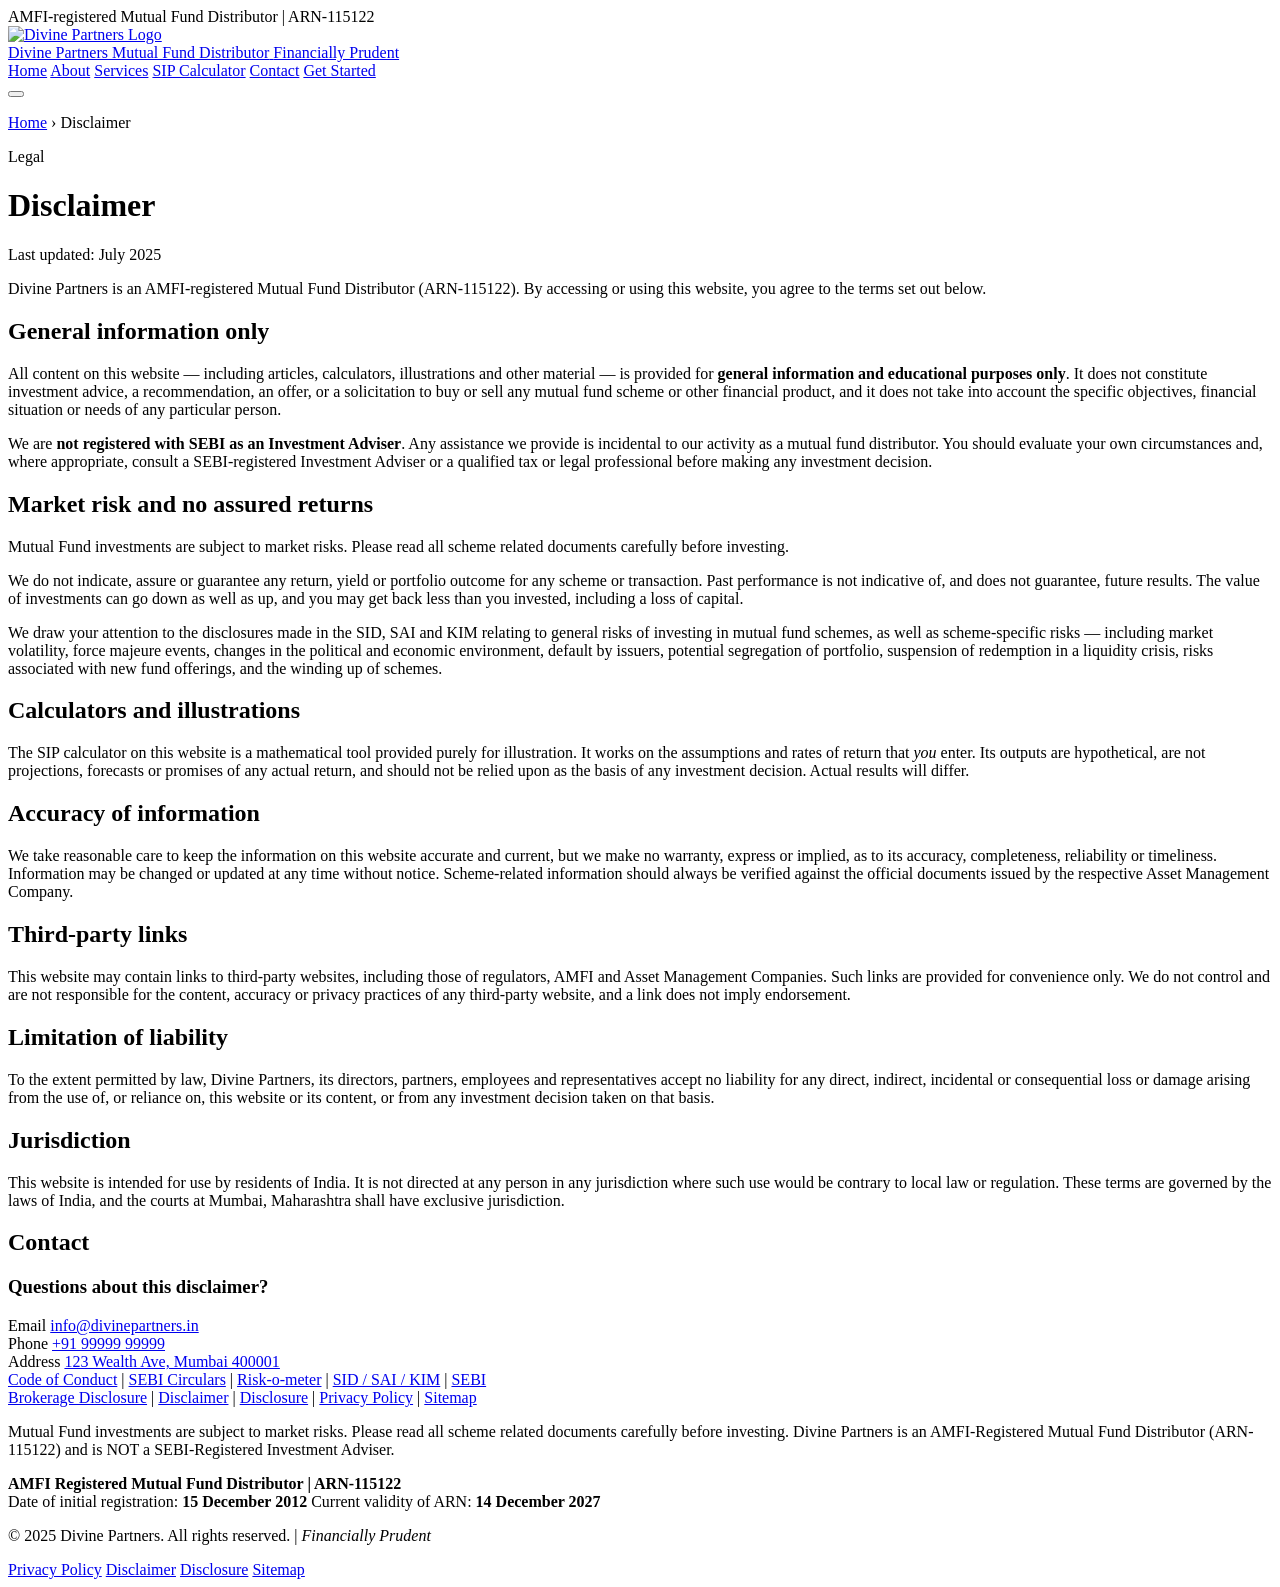
==== disclaimer.html @ 9b36c86f "Rename disclaimer to disclaimer.html" ====
<!DOCTYPE html>
<html lang="en">
<head>
  <meta charset="UTF-8" />
  <meta name="viewport" content="width=device-width, initial-scale=1.0" />
  <title>Disclaimer | Divine Partners</title>
  <meta name="description" content="Disclaimer for Divine Partners, an AMFI-Registered Mutual Fund Distributor (ARN-115122). Information is for general purposes only and does not constitute investment advice." />
  <meta name="robots" content="index, follow" />
  <link rel="icon" type="image/png" href="images/logo.png" />
  <link rel="preconnect" href="https://fonts.googleapis.com" />
  <link rel="preconnect" href="https://fonts.gstatic.com" crossorigin />
  <link href="https://fonts.googleapis.com/css2?family=Cormorant+Garamond:ital,wght@0,300;0,400;0,500;0,600;1,300;1,400&family=DM+Sans:opsz,wght@9..40,300;9..40,400;9..40,500;9..40,600&display=swap" rel="stylesheet" />
  <link rel="stylesheet" href="legal-pages.css" />
</head>
<body>

  <!-- Compliance Bar -->
  <div class="compliance-bar">
    <div class="container compliance-bar-inner">
      <span>AMFI-registered Mutual Fund Distributor</span>
      <span class="compliance-divider">|</span>
      <span>ARN-115122</span>
    </div>
  </div>

  <!-- Navbar -->
  <nav class="navbar scrolled" id="navbar">
    <div class="nav-container">
      <a href="index.html" class="nav-logo">
        <img src="images/logo.png" alt="Divine Partners Logo" class="nav-logo-img" />
        <div class="logo-text">
          <span class="logo-main">Divine Partners</span>
          <span class="logo-sub">Mutual Fund Distributor</span>
          <span class="logo-tagline">Financially Prudent</span>
        </div>
      </a>
      <div class="nav-links" id="navLinks">
        <a href="index.html" class="nav-link">Home</a>
        <a href="index.html#about" class="nav-link">About</a>
        <a href="index.html#services" class="nav-link">Services</a>
        <a href="index.html#sip-calculator" class="nav-link">SIP Calculator</a>
        <a href="index.html#contact" class="nav-link">Contact</a>
        <a href="index.html#contact" class="nav-cta">Get Started</a>
      </div>
      <button class="nav-hamburger" id="hamburger" aria-label="Menu">
        <span></span><span></span><span></span>
      </button>
    </div>
  </nav>

  <!-- Page Content -->
  <main class="legal-page">
    <div class="legal-container">

      <p class="legal-breadcrumb">
        <a href="index.html">Home</a>
        <span>›</span>
        Disclaimer
      </p>

      <div class="legal-tag">Legal</div>
      <h1 class="legal-title">Disclaimer</h1>
      <p class="legal-updated">Last updated: July 2025</p>

      <div class="legal-body">

        <p>Divine Partners is an AMFI-registered Mutual Fund Distributor (ARN-115122). By accessing or using this website, you agree to the terms set out below.</p>

        <h2>General information only</h2>
        <p>All content on this website — including articles, calculators, illustrations and other material — is provided for <strong>general information and educational purposes only</strong>. It does not constitute investment advice, a recommendation, an offer, or a solicitation to buy or sell any mutual fund scheme or other financial product, and it does not take into account the specific objectives, financial situation or needs of any particular person.</p>
        <p>We are <strong>not registered with SEBI as an Investment Adviser</strong>. Any assistance we provide is incidental to our activity as a mutual fund distributor. You should evaluate your own circumstances and, where appropriate, consult a SEBI-registered Investment Adviser or a qualified tax or legal professional before making any investment decision.</p>

        <h2>Market risk and no assured returns</h2>
        <div class="legal-highlight">
          Mutual Fund investments are subject to market risks. Please read all scheme related documents carefully before investing.
        </div>
        <p>We do not indicate, assure or guarantee any return, yield or portfolio outcome for any scheme or transaction. Past performance is not indicative of, and does not guarantee, future results. The value of investments can go down as well as up, and you may get back less than you invested, including a loss of capital.</p>
        <p>We draw your attention to the disclosures made in the SID, SAI and KIM relating to general risks of investing in mutual fund schemes, as well as scheme-specific risks — including market volatility, force majeure events, changes in the political and economic environment, default by issuers, potential segregation of portfolio, suspension of redemption in a liquidity crisis, risks associated with new fund offerings, and the winding up of schemes.</p>

        <h2>Calculators and illustrations</h2>
        <p>The SIP calculator on this website is a mathematical tool provided purely for illustration. It works on the assumptions and rates of return that <em>you</em> enter. Its outputs are hypothetical, are not projections, forecasts or promises of any actual return, and should not be relied upon as the basis of any investment decision. Actual results will differ.</p>

        <h2>Accuracy of information</h2>
        <p>We take reasonable care to keep the information on this website accurate and current, but we make no warranty, express or implied, as to its accuracy, completeness, reliability or timeliness. Information may be changed or updated at any time without notice. Scheme-related information should always be verified against the official documents issued by the respective Asset Management Company.</p>

        <h2>Third-party links</h2>
        <p>This website may contain links to third-party websites, including those of regulators, AMFI and Asset Management Companies. Such links are provided for convenience only. We do not control and are not responsible for the content, accuracy or privacy practices of any third-party website, and a link does not imply endorsement.</p>

        <h2>Limitation of liability</h2>
        <p>To the extent permitted by law, Divine Partners, its directors, partners, employees and representatives accept no liability for any direct, indirect, incidental or consequential loss or damage arising from the use of, or reliance on, this website or its content, or from any investment decision taken on that basis.</p>

        <h2>Jurisdiction</h2>
        <p>This website is intended for use by residents of India. It is not directed at any person in any jurisdiction where such use would be contrary to local law or regulation. These terms are governed by the laws of India, and the courts at Mumbai, Maharashtra shall have exclusive jurisdiction.</p>

        <h2>Contact</h2>
        <div class="legal-contact-box">
          <div>
            <h3>Questions about this disclaimer?</h3>
          </div>
          <div class="legal-contact-item">
            <span>Email</span>
            <a href="mailto:info@divinepartners.in">info@divinepartners.in</a>
          </div>
          <div class="legal-contact-item">
            <span>Phone</span>
            <a href="tel:+919999999999">+91 99999 99999</a>
          </div>
          <div class="legal-contact-item">
            <span>Address</span>
            <a href="index.html#contact">123 Wealth Ave, Mumbai 400001</a>
          </div>
        </div>

      </div><!-- /legal-body -->
    </div><!-- /legal-container -->
  </main>

  <!-- ─── FOOTER (shared) ─── -->
  <footer class="footer">
    <div class="footer-regulatory">
      <div class="container">
        <div class="footer-reg-links">
          <a href="https://www.amfiindia.com/uploads/Revised_Codeof_Conductfor_Mutual_Fund_Distributors_April2022_57d91fe1c4.pdf" target="_blank" rel="noopener">Code of Conduct</a>
          <span class="footer-reg-sep">|</span>
          <a href="https://www.amfiindia.com/distributor/amfi-circulars" target="_blank" rel="noopener">SEBI Circulars</a>
          <span class="footer-reg-sep">|</span>
          <a href="https://www.amfiindia.com/online-center/risk-o-meter" target="_blank" rel="noopener">Risk-o-meter</a>
          <span class="footer-reg-sep">|</span>
          <a href="https://www.amfiindia.com/investor-corner/scheme-related-documents" target="_blank" rel="noopener">SID / SAI / KIM</a>
          <span class="footer-reg-sep">|</span>
          <a href="https://www.sebi.gov.in" target="_blank" rel="noopener">SEBI</a>
        </div>
        <div class="footer-reg-links footer-reg-links--second">
          <a href="disclosure.html">Brokerage Disclosure</a>
          <span class="footer-reg-sep">|</span>
          <a href="disclaimer.html">Disclaimer</a>
          <span class="footer-reg-sep">|</span>
          <a href="disclosure.html">Disclosure</a>
          <span class="footer-reg-sep">|</span>
          <a href="privacy-policy.html">Privacy Policy</a>
          <span class="footer-reg-sep">|</span>
          <a href="sitemap.html">Sitemap</a>
        </div>
      </div>
    </div>
    <div class="footer-bottom">
      <div class="container">
        <div class="footer-bottom-row">
          <p class="footer-disclaimer-text">Mutual Fund investments are subject to market risks. Please read all scheme related documents carefully before investing. Divine Partners is an AMFI-Registered Mutual Fund Distributor (ARN-115122) and is NOT a SEBI-Registered Investment Adviser.</p>
          <div class="footer-arn-badge"><strong>AMFI Registered Mutual Fund Distributor | ARN-115122</strong></div>
        </div>
        <div class="footer-arn-dates">
          <span>Date of initial registration: <strong>15 December 2012</strong></span>
          <span>Current validity of ARN: <strong>14 December 2027</strong></span>
        </div>
        <div class="footer-copyright">
          <p>© 2025 Divine Partners. All rights reserved. | <em>Financially Prudent</em></p>
          <div class="footer-links">
            <a href="privacy-policy.html">Privacy Policy</a>
            <a href="disclaimer.html">Disclaimer</a>
            <a href="disclosure.html">Disclosure</a>
            <a href="sitemap.html">Sitemap</a>
          </div>
        </div>
      </div>
    </div>
  </footer>

  <script>
    // Simple hamburger for legal pages
    document.getElementById('hamburger').addEventListener('click', function() {
      this.classList.toggle('active');
      document.getElementById('navLinks').classList.toggle('open');
    });
  </script>
</body>
</html>
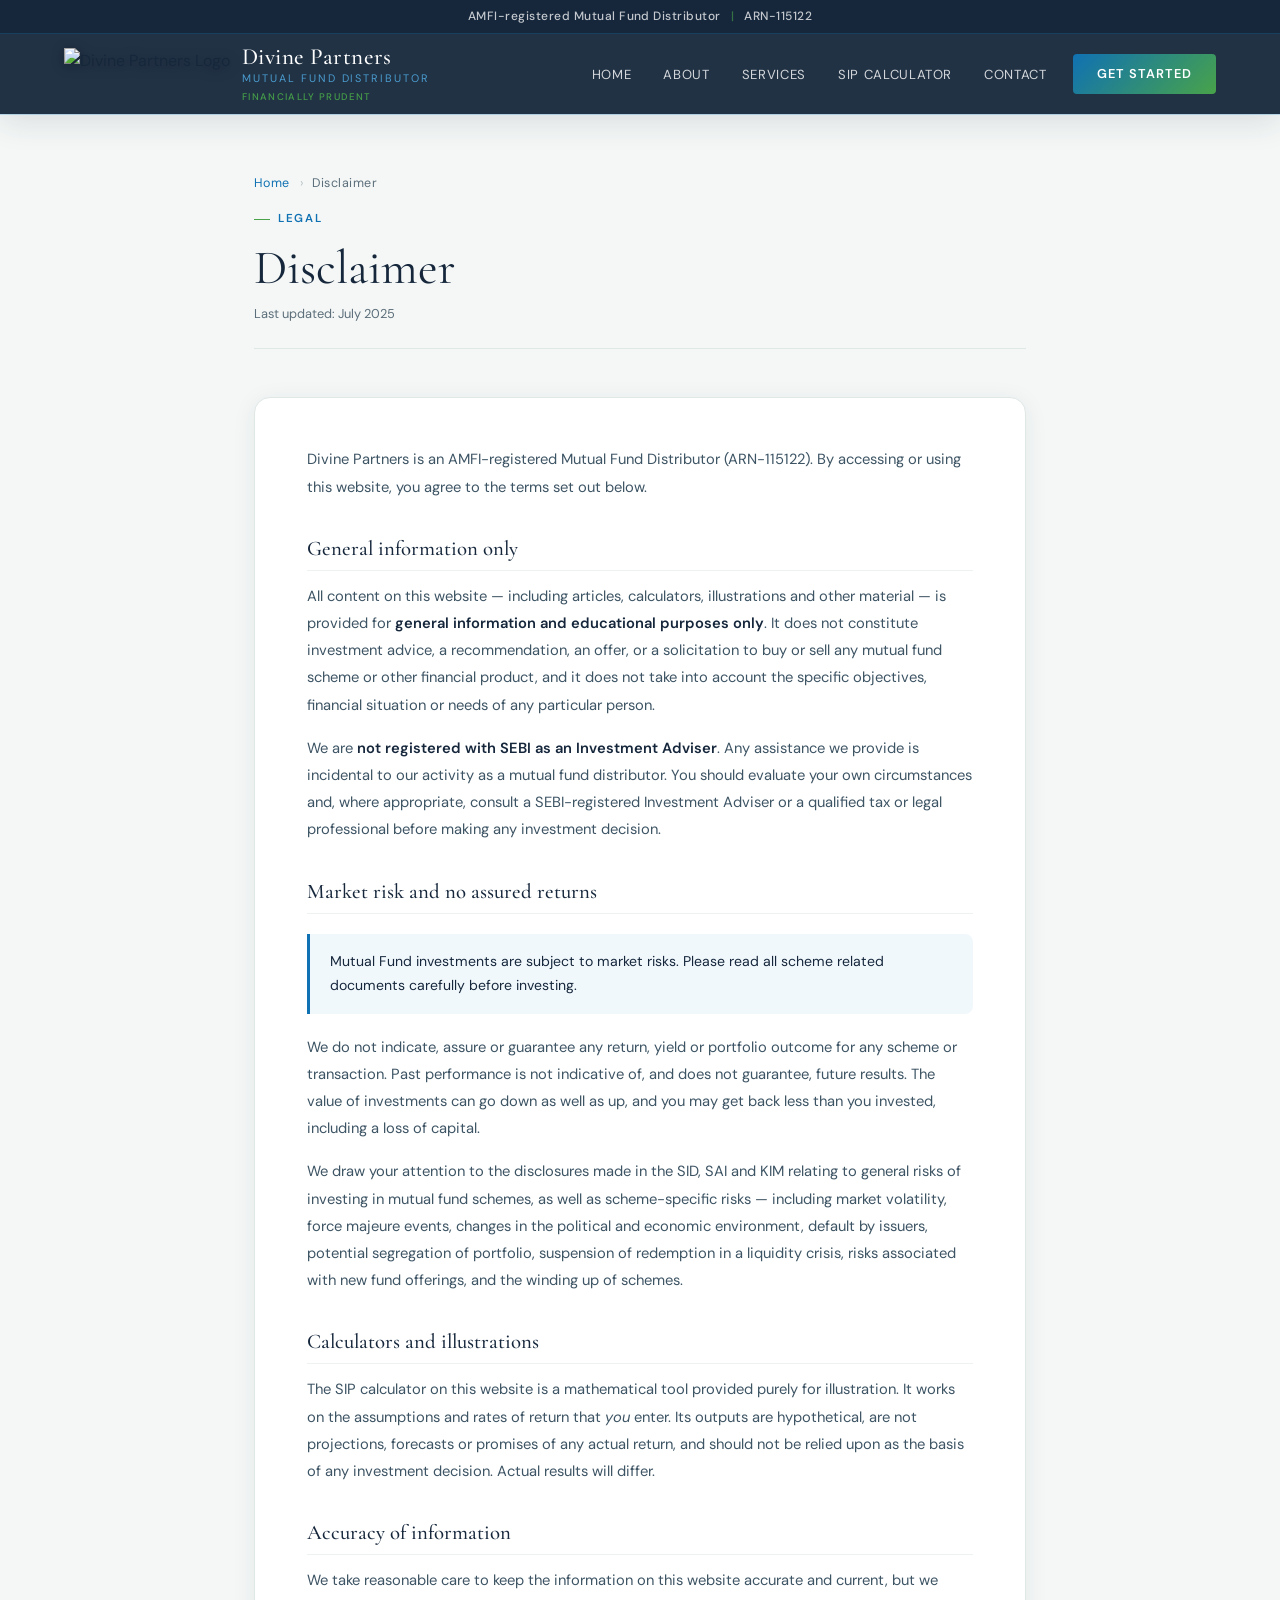
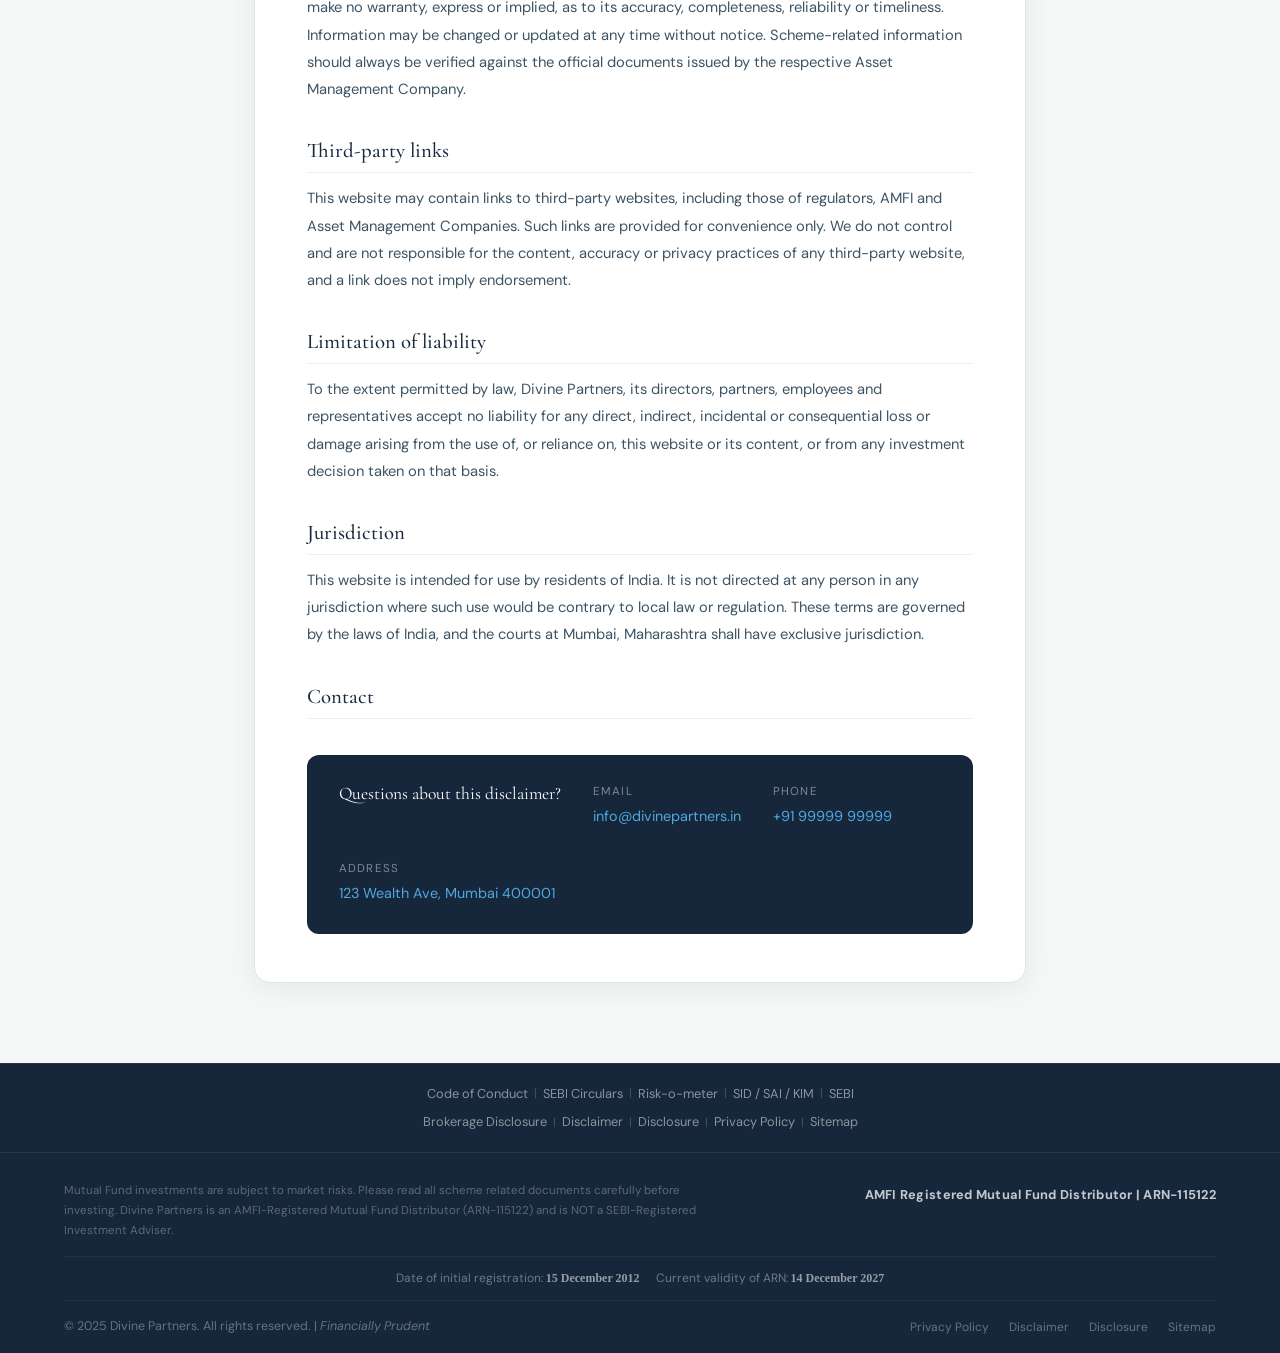
==== commit b6a0566e: "Change stylesheet link from legal-pages.css to legal-combined.css" ====
--- a/disclaimer.html
+++ b/disclaimer.html
@@ -10,7 +10,7 @@
   <link rel="preconnect" href="https://fonts.googleapis.com" />
   <link rel="preconnect" href="https://fonts.gstatic.com" crossorigin />
   <link href="https://fonts.googleapis.com/css2?family=Cormorant+Garamond:ital,wght@0,300;0,400;0,500;0,600;1,300;1,400&family=DM+Sans:opsz,wght@9..40,300;9..40,400;9..40,500;9..40,600&display=swap" rel="stylesheet" />
-  <link rel="stylesheet" href="legal-pages.css" />
+  <link rel="stylesheet" href="legal-combined.css" />
 </head>
 <body>
 
--- a/legal-combined.css
+++ b/legal-combined.css
@@ -0,0 +1,2597 @@
+/* ═══════════════════════════════════════════════════════
+   DIVINE PARTNERS — WEALTH MANAGEMENT
+   Premium CSS — Cormorant Garamond × DM Sans
+   Brand palette (from logo): Green #48A349 · Azure #1071B3/#1371AE
+   Blue #3D5C8A · Olive #7C8F47 · White #FFFFFF
+═══════════════════════════════════════════════════════ */
+
+/* ─── CSS VARIABLES ───
+   The dark "navy" base is built by deepening the brand Blue (#3D5C8A),
+   not a generic navy, so every section reads as one cohesive family.
+   Azure plays the "accent" role (replacing what would be gold), green
+   is the secondary accent for icons/highlights, and olive is used
+   sparingly for tertiary detail (dividers, small accents).
+─────────────────────────────────────────────────── */
+:root {
+  /* Core brand colors (exact from logo) */
+  --green: #48A349;
+  --green-dark: #3A8A3C;
+  --azure: #1071B3;
+  --azure-2: #1371AE;
+  --blue: #3D5C8A;
+  --olive: #7C8F47;
+
+  /* Dark base — deepened from brand Blue */
+  --navy: #16273C;
+  --navy-mid: #1C3150;
+  --navy-light: #294266;
+
+  /* Accent role (used wherever the template calls for "gold") */
+  --gold: #1B86C9;
+  --gold-light: #4FA8DE;
+  --gold-dark: #0D5C8C;
+
+  /* Neutrals */
+  --cream: #F4F7F6;
+  --cream-dark: #E6ECE9;
+  --white: #FFFFFF;
+  --gray-100: #F8F9FA;
+  --gray-200: #E9ECEF;
+  --gray-400: #8C9AAB;
+  --gray-600: #5C6E7A;
+  --text-dark: #16273C;
+  --text-mid: #3D5C8A;
+  --text-light: #5C6E7A;
+
+  --font-serif: 'Cormorant Garamond', Georgia, serif;
+  --font-sans: 'DM Sans', -apple-system, BlinkMacSystemFont, sans-serif;
+  --font-numeric: 'Times New Roman', Times, serif;
+
+  --radius-sm: 4px;
+  --radius: 8px;
+  --radius-lg: 16px;
+  --radius-xl: 24px;
+
+  --shadow-sm: 0 2px 8px rgba(22,39,60,0.08);
+  --shadow: 0 8px 32px rgba(22,39,60,0.12);
+  --shadow-lg: 0 20px 60px rgba(22,39,60,0.18);
+  --shadow-gold: 0 8px 32px rgba(27,134,201,0.28);
+
+  --transition: all 0.3s cubic-bezier(0.4, 0, 0.2, 1);
+  --transition-slow: all 0.6s cubic-bezier(0.4, 0, 0.2, 1);
+
+  --nav-h: 80px;
+  --compliance-h: 34px;
+}
+
+/* ─── RESET & BASE ─── */
+*, *::before, *::after { box-sizing: border-box; margin: 0; padding: 0; }
+
+html {
+  scroll-behavior: smooth;
+  font-size: 16px;
+}
+
+body {
+  font-family: var(--font-sans);
+  color: var(--text-dark);
+  background: var(--white);
+  line-height: 1.6;
+  overflow-x: hidden;
+}
+
+img { max-width: 100%; height: auto; display: block; }
+a { text-decoration: none; color: inherit; }
+ul { list-style: none; }
+button { cursor: pointer; border: none; background: none; font-family: inherit; }
+input, select, textarea { font-family: inherit; }
+
+/* ─── SCROLLBAR ─── */
+::-webkit-scrollbar { width: 6px; }
+::-webkit-scrollbar-track { background: var(--navy); }
+::-webkit-scrollbar-thumb { background: var(--gold); border-radius: 3px; }
+
+/* ─── TYPOGRAPHY ─── */
+h1, h2, h3, h4 { font-family: var(--font-serif); line-height: 1.2; }
+h1 { font-size: clamp(2.5rem, 6vw, 4.5rem); font-weight: 400; }
+h2 { font-size: clamp(1.8rem, 4vw, 2.8rem); font-weight: 400; }
+h3 { font-size: clamp(1.2rem, 2.5vw, 1.5rem); font-weight: 500; }
+
+/* ─── UTILITY CLASSES ─── */
+.container {
+  width: 100%;
+  max-width: 1200px;
+  margin: 0 auto;
+  padding: 0 24px;
+}
+
+.section { padding: 100px 0; }
+.section--dark { background: var(--navy); color: var(--white); }
+.section--alt { background: var(--cream); }
+
+.section-tag {
+  display: inline-flex;
+  align-items: center;
+  gap: 8px;
+  font-family: var(--font-sans);
+  font-size: 0.75rem;
+  font-weight: 600;
+  letter-spacing: 0.15em;
+  text-transform: uppercase;
+  color: var(--azure);
+  margin-bottom: 16px;
+}
+
+.section-tag::before {
+  content: '';
+  display: block;
+  width: 20px;
+  height: 1px;
+  background: var(--green);
+}
+
+.section-title { margin-bottom: 20px; }
+.section-title--light { color: var(--white); }
+
+.section-desc {
+  font-size: 1.05rem;
+  color: var(--text-light);
+  max-width: 560px;
+}
+.section-desc--light { color: rgba(255,255,255,0.7); }
+
+.section-header {
+  text-align: center;
+  margin-bottom: 64px;
+}
+
+.section-header .section-desc { margin: 0 auto; }
+
+/* ─── BUTTONS ─── */
+.btn {
+  display: inline-flex;
+  align-items: center;
+  gap: 8px;
+  padding: 14px 32px;
+  border-radius: var(--radius-sm);
+  font-family: var(--font-sans);
+  font-size: 0.875rem;
+  font-weight: 600;
+  letter-spacing: 0.05em;
+  text-transform: uppercase;
+  transition: var(--transition);
+  cursor: pointer;
+}
+
+.btn-gold {
+  background: linear-gradient(135deg, var(--azure), var(--green));
+  color: var(--white);
+  box-shadow: var(--shadow-gold);
+}
+
+.btn-gold:hover {
+  background: linear-gradient(135deg, var(--azure-2), var(--green-dark));
+  box-shadow: 0 12px 40px rgba(27,134,201,0.42);
+  transform: translateY(-2px);
+}
+
+.btn-ghost {
+  background: transparent;
+  color: var(--white);
+  border: 1px solid rgba(255,255,255,0.3);
+}
+
+.btn-ghost:hover {
+  background: rgba(255,255,255,0.1);
+  border-color: rgba(255,255,255,0.6);
+}
+
+.btn-full { width: 100%; justify-content: center; }
+
+/* ─── ANIMATIONS ─── */
+@keyframes fadeUp {
+  from { opacity: 0; transform: translateY(30px); }
+  to { opacity: 1; transform: translateY(0); }
+}
+
+@keyframes fadeIn {
+  from { opacity: 0; }
+  to { opacity: 1; }
+}
+
+@keyframes float {
+  0%, 100% { transform: translateY(0px); }
+  50% { transform: translateY(-12px); }
+}
+
+@keyframes pulse-ring {
+  0% { transform: scale(0.8); opacity: 1; }
+  100% { transform: scale(2); opacity: 0; }
+}
+
+@keyframes marquee {
+  0% { transform: translateX(0); }
+  100% { transform: translateX(-33.333%); }
+}
+
+@keyframes barGrow {
+  from { height: 0; }
+  to { height: var(--h); }
+}
+
+.animate-fadeup {
+  opacity: 0;
+  animation: fadeUp 0.8s cubic-bezier(0.4, 0, 0.2, 1) forwards;
+}
+
+/* Scroll-triggered reveal */
+.reveal {
+  opacity: 0;
+  transform: translateY(40px);
+  transition: opacity 0.7s ease, transform 0.7s ease;
+}
+
+.reveal.visible {
+  opacity: 1;
+  transform: translateY(0);
+}
+
+/* ═══════════════════════════════════════════════════════
+   MANDATORY COMPLIANCE BAR
+═══════════════════════════════════════════════════════ */
+.compliance-bar {
+  position: fixed;
+  top: 0;
+  left: 0;
+  right: 0;
+  z-index: 1001;
+  background: var(--navy);
+  border-bottom: 1px solid rgba(27,134,201,0.25);
+  padding: 7px 0;
+}
+
+.compliance-bar-inner {
+  display: flex;
+  align-items: center;
+  justify-content: center;
+  gap: 10px;
+  flex-wrap: wrap;
+  font-family: var(--font-sans);
+  font-size: 12px;
+  font-weight: 500;
+  letter-spacing: 0.04em;
+  color: rgba(255,255,255,0.75);
+  text-align: center;
+}
+
+.compliance-divider {
+  color: var(--green);
+  opacity: 0.6;
+}
+
+/* ═══════════════════════════════════════════════════════
+   NAVIGATION
+═══════════════════════════════════════════════════════ */
+.navbar {
+  position: fixed;
+  top: var(--compliance-h, 32px);
+  left: 0;
+  right: 0;
+  z-index: 1000;
+  height: var(--nav-h);
+  transition: var(--transition);
+  padding: 0;
+}
+
+.navbar::before {
+  content: '';
+  position: absolute;
+  inset: 0;
+  background: transparent;
+  transition: var(--transition);
+  backdrop-filter: blur(0px);
+}
+
+.navbar.scrolled::before {
+  background: rgba(22, 39, 60, 0.95);
+  backdrop-filter: blur(20px);
+  box-shadow: 0 1px 0 rgba(27,134,201,0.25), var(--shadow);
+}
+
+.nav-container {
+  position: relative;
+  z-index: 1;
+  display: flex;
+  align-items: center;
+  justify-content: space-between;
+  height: 100%;
+  max-width: 1200px;
+  margin: 0 auto;
+  padding: 0 24px;
+}
+
+.nav-logo {
+  display: flex;
+  align-items: center;
+  gap: 12px;
+  flex-shrink: 0;
+}
+
+/* Nav logo: direct image, no white tile */
+.nav-logo-img {
+  height: 56px;
+  width: auto;
+  object-fit: contain;
+  flex-shrink: 0;
+  filter: drop-shadow(0 2px 6px rgba(0,0,0,0.4));
+  animation: float 6s ease-in-out infinite;
+}
+
+.logo-text { display: flex; flex-direction: column; }
+
+.logo-main {
+  font-family: var(--font-serif);
+  font-size: 1.45rem;
+  font-weight: 500;
+  color: var(--white);
+  line-height: 1.15;
+  letter-spacing: 0.02em;
+}
+
+.logo-sub {
+  font-family: var(--font-sans);
+  font-size: 0.68rem;
+  font-weight: 400;
+  letter-spacing: 0.18em;
+  text-transform: uppercase;
+  color: var(--gold-light);
+  opacity: 0.9;
+}
+
+.logo-tagline {
+  font-family: var(--font-sans);
+  font-size: 0.6rem;
+  font-weight: 500;
+  letter-spacing: 0.14em;
+  text-transform: uppercase;
+  color: var(--green);
+  opacity: 0.95;
+  margin-top: 1px;
+}
+
+.nav-links {
+  display: flex;
+  align-items: center;
+  gap: 4px;
+}
+
+.nav-link {
+  position: relative;
+  font-family: var(--font-sans);
+  font-size: 0.82rem;
+  font-weight: 400;
+  letter-spacing: 0.05em;
+  color: rgba(255,255,255,0.8);
+  padding: 8px 14px;
+  transition: var(--transition);
+  text-transform: uppercase;
+}
+
+.nav-link:hover,
+.nav-link.active { color: var(--gold-light); }
+
+.nav-link::after {
+  content: '';
+  position: absolute;
+  bottom: 4px;
+  left: 14px;
+  right: 14px;
+  height: 1px;
+  background: var(--green);
+  transform: scaleX(0);
+  transition: var(--transition);
+}
+
+.nav-link:hover::after,
+.nav-link.active::after { transform: scaleX(1); }
+
+.nav-cta {
+  display: inline-flex;
+  align-items: center;
+  padding: 10px 24px;
+  margin-left: 8px;
+  background: linear-gradient(135deg, var(--azure), var(--green));
+  color: var(--white);
+  font-family: var(--font-sans);
+  font-size: 0.8rem;
+  font-weight: 600;
+  letter-spacing: 0.08em;
+  text-transform: uppercase;
+  border-radius: var(--radius-sm);
+  transition: var(--transition);
+}
+
+.nav-cta:hover {
+  box-shadow: var(--shadow-gold);
+  transform: translateY(-1px);
+}
+
+/* Dropdown */
+.nav-dropdown {
+  position: relative;
+}
+
+.dropdown-arrow {
+  font-size: 0.7rem;
+  transition: transform 0.2s;
+  display: inline-block;
+}
+
+.nav-dropdown:hover .dropdown-arrow {
+  transform: rotate(90deg);
+}
+
+.dropdown-menu {
+  position: absolute;
+  top: calc(100% + 8px);
+  left: 0;
+  background: var(--navy-mid);
+  border: 1px solid rgba(27,134,201,0.25);
+  border-radius: var(--radius);
+  min-width: 200px;
+  padding: 8px;
+  opacity: 0;
+  visibility: hidden;
+  transform: translateY(-8px);
+  transition: var(--transition);
+  box-shadow: var(--shadow-lg);
+}
+
+.nav-dropdown:hover .dropdown-menu {
+  opacity: 1;
+  visibility: visible;
+  transform: translateY(0);
+}
+
+.dropdown-item {
+  display: block;
+  padding: 10px 16px;
+  font-size: 0.82rem;
+  color: rgba(255,255,255,0.75);
+  border-radius: 4px;
+  transition: var(--transition);
+  letter-spacing: 0.03em;
+}
+
+.dropdown-item:hover {
+  background: rgba(27,134,201,0.12);
+  color: var(--gold-light);
+}
+
+/* Hamburger */
+.nav-hamburger {
+  display: none;
+  flex-direction: column;
+  gap: 5px;
+  padding: 8px;
+}
+
+.nav-hamburger span {
+  display: block;
+  width: 22px;
+  height: 1.5px;
+  background: var(--white);
+  transition: var(--transition);
+}
+
+.nav-hamburger.active span:nth-child(1) { transform: rotate(45deg) translate(5px, 5px); }
+.nav-hamburger.active span:nth-child(2) { opacity: 0; }
+.nav-hamburger.active span:nth-child(3) { transform: rotate(-45deg) translate(5px, -5px); }
+
+/* ═══════════════════════════════════════════════════════
+   HERO SECTION
+═══════════════════════════════════════════════════════ */
+.hero {
+  position: relative;
+  min-height: 100vh;
+  display: flex;
+  align-items: center;
+  overflow: hidden;
+  background: var(--navy);
+}
+
+.hero-bg {
+  position: absolute;
+  inset: 0;
+  overflow: hidden;
+}
+
+.hero-grid {
+  position: absolute;
+  inset: 0;
+  background-image:
+    linear-gradient(rgba(27,134,201,0.08) 1px, transparent 1px),
+    linear-gradient(90deg, rgba(27,134,201,0.08) 1px, transparent 1px);
+  background-size: 60px 60px;
+  mask-image: radial-gradient(ellipse 80% 80% at 50% 50%, black 40%, transparent 100%);
+}
+
+.hero-orb {
+  position: absolute;
+  border-radius: 50%;
+  filter: blur(100px);
+}
+
+.hero-orb-1 {
+  width: 700px;
+  height: 700px;
+  top: -200px;
+  right: -100px;
+  background: radial-gradient(circle, rgba(27,134,201,0.18) 0%, transparent 70%);
+}
+
+.hero-orb-2 {
+  width: 500px;
+  height: 500px;
+  bottom: -100px;
+  left: -100px;
+  background: radial-gradient(circle, rgba(72,163,73,0.12) 0%, transparent 70%);
+}
+
+.hero-particles {
+  position: absolute;
+  inset: 0;
+  pointer-events: none;
+}
+
+.hero-content {
+  position: relative;
+  z-index: 2;
+  max-width: 1200px;
+  margin: 0 auto;
+  padding: 0 24px;
+  padding-top: calc(var(--nav-h) + var(--compliance-h));
+}
+
+.hero-badge {
+  display: inline-flex;
+  align-items: center;
+  gap: 10px;
+  padding: 8px 20px;
+  border: 1px solid rgba(27,134,201,0.35);
+  border-radius: 100px;
+  font-size: 0.75rem;
+  font-weight: 500;
+  letter-spacing: 0.1em;
+  text-transform: uppercase;
+  color: var(--gold-light);
+  background: rgba(27,134,201,0.1);
+  margin-bottom: 32px;
+}
+
+.badge-dot {
+  width: 6px;
+  height: 6px;
+  border-radius: 50%;
+  background: var(--green);
+  animation: pulse-ring 2s ease infinite;
+  box-shadow: 0 0 0 0 rgba(72,163,73,0.4);
+}
+
+@keyframes pulse-ring {
+  0% { box-shadow: 0 0 0 0 rgba(72,163,73,0.5); }
+  70% { box-shadow: 0 0 0 8px rgba(72,163,73,0); }
+  100% { box-shadow: 0 0 0 0 rgba(72,163,73,0); }
+}
+
+.hero-kicker {
+  font-family: var(--font-sans);
+  font-size: 0.85rem;
+  font-weight: 600;
+  letter-spacing: 0.3em;
+  text-transform: uppercase;
+  color: var(--green);
+  margin-bottom: 18px;
+}
+
+.hero-title {
+  font-family: var(--font-serif);
+  font-size: clamp(3rem, 7vw, 5.5rem);
+  font-weight: 300;
+  line-height: 1.1;
+  color: var(--white);
+  margin-bottom: 28px;
+}
+
+.hero-title em {
+  font-style: italic;
+  color: var(--gold-light);
+}
+
+.hero-subtitle {
+  font-size: clamp(1rem, 2vw, 1.15rem);
+  color: rgba(255,255,255,0.68);
+  max-width: 520px;
+  line-height: 1.7;
+  margin-bottom: 44px;
+}
+
+.hero-actions {
+  display: flex;
+  gap: 16px;
+  flex-wrap: wrap;
+  margin-bottom: 64px;
+}
+
+.hero-stats {
+  display: flex;
+  align-items: center;
+  gap: 0;
+  flex-wrap: wrap;
+}
+
+.hero-stat {
+  display: flex;
+  flex-direction: column;
+  padding: 0 36px;
+  position: relative;
+}
+
+.hero-stat:first-child { padding-left: 0; }
+
+/* Number + suffix share one row */
+.stat-row {
+  display: flex;
+  align-items: baseline;
+  gap: 3px;
+  line-height: 1;
+}
+
+.stat-num {
+  font-family: var(--font-numeric);
+  font-size: 3rem;
+  font-weight: 700;
+  color: var(--gold-light);
+  line-height: 1;
+  text-shadow: 0 0 20px rgba(79,168,222,0.35);
+}
+
+.stat-suffix {
+  font-family: var(--font-numeric);
+  font-size: 2rem;
+  font-weight: 700;
+  color: var(--green);
+  line-height: 1;
+}
+
+.stat-label {
+  font-size: 0.75rem;
+  letter-spacing: 0.08em;
+  text-transform: uppercase;
+  color: rgba(255,255,255,0.5);
+  margin-top: 6px;
+}
+
+.stat-divider {
+  width: 1px;
+  height: 40px;
+  background: rgba(27,134,201,0.35);
+}
+
+.hero-scroll-indicator {
+  position: absolute;
+  bottom: 32px;
+  left: 50%;
+  transform: translateX(-50%);
+  display: flex;
+  flex-direction: column;
+  align-items: center;
+  gap: 8px;
+  color: rgba(255,255,255,0.4);
+  font-size: 0.7rem;
+  letter-spacing: 0.15em;
+  text-transform: uppercase;
+  pointer-events: none;
+  z-index: 3;
+}
+
+.scroll-line {
+  width: 1px;
+  background: rgba(27,134,201,0.55);
+  animation: scrollLine 2s ease infinite;
+}
+
+/* ═══════════════════════════════════════════════════════
+   TRUST BAR
+═══════════════════════════════════════════════════════ */
+.trust-bar {
+  background: var(--navy-light);
+  border-top: 1px solid rgba(27,134,201,0.2);
+  border-bottom: 1px solid rgba(27,134,201,0.2);
+  overflow: hidden;
+  padding: 14px 0;
+}
+
+.trust-marquee { overflow: hidden; }
+
+.trust-track {
+  display: flex;
+  gap: 32px;
+  white-space: nowrap;
+  animation: marquee 25s linear infinite;
+}
+
+.trust-track span {
+  font-family: var(--font-sans);
+  font-size: 0.75rem;
+  font-weight: 500;
+  letter-spacing: 0.1em;
+  text-transform: uppercase;
+  color: rgba(255,255,255,0.55);
+  flex-shrink: 0;
+}
+
+.trust-dot { color: var(--green) !important; opacity: 0.75; }
+
+/* ═══════════════════════════════════════════════════════
+   ABOUT SECTION
+═══════════════════════════════════════════════════════ */
+.about-grid {
+  display: grid;
+  grid-template-columns: 1fr 1fr;
+  gap: 80px;
+  align-items: center;
+}
+
+.about-visual {
+  position: relative;
+  display: flex;
+  justify-content: center;
+}
+
+.about-img-frame {
+  position: relative;
+  width: 100%;
+  max-width: 420px;
+  aspect-ratio: 1;
+}
+
+.about-img-bg {
+  position: absolute;
+  inset: 0;
+  background: linear-gradient(135deg, var(--navy), var(--navy-light));
+  border-radius: 4px;
+  border: 1px solid rgba(27,134,201,0.25);
+}
+
+.about-img-bg::before {
+  content: '';
+  position: absolute;
+  inset: -12px;
+  border: 1px solid rgba(72,163,73,0.15);
+  border-radius: 8px;
+}
+
+.about-img-inner {
+  position: absolute;
+  inset: 0;
+  display: flex;
+  align-items: center;
+  justify-content: center;
+}
+
+.about-icon-large {
+  width: 200px;
+  height: 200px;
+  animation: float 8s ease-in-out infinite;
+}
+
+.about-badge-card {
+  position: absolute;
+  bottom: -20px;
+  left: -20px;
+  background: var(--white);
+  border-radius: var(--radius);
+  padding: 16px 20px;
+  display: flex;
+  align-items: center;
+  gap: 14px;
+  box-shadow: var(--shadow-lg);
+  border: 1px solid var(--cream-dark);
+}
+
+.about-badge-card--right {
+  bottom: auto;
+  top: -20px;
+  left: auto;
+  right: -20px;
+}
+
+.badge-card-icon {
+  font-size: 1.4rem;
+  color: var(--azure);
+}
+
+.about-badge-card--right .badge-card-icon { color: var(--green); }
+
+.badge-card-num {
+  font-family: var(--font-numeric);
+  font-size: 1.6rem;
+  font-weight: 700;
+  color: var(--navy);
+  line-height: 1;
+}
+
+.badge-card-text {
+  font-size: 0.75rem;
+  color: var(--text-light);
+  font-weight: 400;
+}
+
+.about-text {
+  font-size: 1rem;
+  color: var(--text-mid);
+  line-height: 1.8;
+  margin-bottom: 20px;
+}
+
+.about-values {
+  margin: 32px 0;
+  display: flex;
+  flex-direction: column;
+  gap: 20px;
+}
+
+.about-value {
+  display: flex;
+  gap: 16px;
+  align-items: flex-start;
+}
+
+.value-icon {
+  color: var(--green);
+  font-size: 1rem;
+  flex-shrink: 0;
+  margin-top: 2px;
+}
+
+.about-value strong {
+  display: block;
+  font-family: var(--font-sans);
+  font-weight: 600;
+  font-size: 0.9rem;
+  color: var(--navy);
+  margin-bottom: 4px;
+}
+
+.about-value p {
+  font-size: 0.875rem;
+  color: var(--text-light);
+  margin: 0;
+}
+
+/* ═══════════════════════════════════════════════════════
+   SERVICES SECTION
+═══════════════════════════════════════════════════════ */
+.services-grid {
+  display: grid;
+  grid-template-columns: repeat(2, 1fr);
+  gap: 24px;
+}
+
+.services-disclaimer {
+  margin-top: 40px;
+  padding-top: 28px;
+  border-top: 1px solid rgba(255,255,255,0.08);
+  font-size: 0.78rem;
+  line-height: 1.7;
+  color: rgba(255,255,255,0.4);
+  text-align: center;
+  max-width: 760px;
+  margin-left: auto;
+  margin-right: auto;
+}
+
+.service-card {
+  position: relative;
+  background: rgba(255,255,255,0.04);
+  border: 1px solid rgba(27,134,201,0.2);
+  border-radius: var(--radius-lg);
+  padding: 36px 32px;
+  transition: var(--transition);
+  overflow: hidden;
+}
+
+.service-card:hover {
+  border-color: rgba(72,163,73,0.45);
+  background: rgba(255,255,255,0.07);
+  transform: translateY(-6px);
+  box-shadow: 0 24px 64px rgba(0,0,0,0.3);
+}
+
+.service-card-glow {
+  position: absolute;
+  top: -50%;
+  right: -50%;
+  width: 200px;
+  height: 200px;
+  background: radial-gradient(circle, rgba(27,134,201,0.18) 0%, transparent 70%);
+  opacity: 0;
+  transition: var(--transition-slow);
+  pointer-events: none;
+}
+
+.service-card:hover .service-card-glow { opacity: 1; }
+
+.service-num {
+  font-family: var(--font-serif);
+  font-size: 0.75rem;
+  color: rgba(27,134,201,0.5);
+  letter-spacing: 0.1em;
+  margin-bottom: 20px;
+}
+
+.service-icon {
+  width: 48px;
+  height: 48px;
+  margin-bottom: 20px;
+  transition: var(--transition);
+}
+
+.service-card:hover .service-icon { transform: scale(1.1); }
+
+.service-title {
+  font-family: var(--font-serif);
+  font-size: 1.4rem;
+  font-weight: 500;
+  color: var(--white);
+  margin-bottom: 12px;
+}
+
+.service-desc {
+  font-size: 0.875rem;
+  color: rgba(255,255,255,0.58);
+  line-height: 1.7;
+  margin-bottom: 20px;
+}
+
+.service-features {
+  display: flex;
+  flex-direction: column;
+  gap: 6px;
+  margin-bottom: 24px;
+}
+
+.service-features li {
+  font-size: 0.8rem;
+  color: rgba(255,255,255,0.48);
+  padding-left: 16px;
+  position: relative;
+}
+
+.service-features li::before {
+  content: '›';
+  position: absolute;
+  left: 0;
+  color: var(--green);
+  font-size: 1rem;
+  line-height: 1.2;
+}
+
+.service-link {
+  font-size: 0.82rem;
+  font-weight: 600;
+  color: var(--gold-light);
+  letter-spacing: 0.05em;
+  transition: var(--transition);
+  display: inline-flex;
+  align-items: center;
+  gap: 4px;
+}
+
+.service-link:hover { gap: 8px; color: var(--green); }
+
+/* ═══════════════════════════════════════════════════════
+   WHY CHOOSE US
+═══════════════════════════════════════════════════════ */
+.why-grid {
+  display: grid;
+  grid-template-columns: repeat(3, 1fr);
+  gap: 32px;
+}
+
+.why-card {
+  padding: 32px;
+  background: var(--white);
+  border-radius: var(--radius-lg);
+  border: 1px solid var(--cream-dark);
+  transition: var(--transition);
+  position: relative;
+  overflow: hidden;
+}
+
+.why-card::before {
+  content: '';
+  position: absolute;
+  top: 0;
+  left: 0;
+  right: 0;
+  height: 2px;
+  background: linear-gradient(90deg, var(--azure), var(--green));
+  transform: scaleX(0);
+  transform-origin: left;
+  transition: var(--transition);
+}
+
+.why-card:hover::before { transform: scaleX(1); }
+
+.why-card:hover {
+  transform: translateY(-4px);
+  box-shadow: var(--shadow-lg);
+  border-color: transparent;
+}
+
+.why-icon {
+  width: 40px;
+  height: 40px;
+  margin-bottom: 20px;
+  opacity: 0.85;
+  transition: var(--transition);
+}
+
+.why-card:hover .why-icon { opacity: 1; transform: scale(1.1); }
+
+.why-card h3 {
+  font-family: var(--font-serif);
+  font-size: 1.2rem;
+  font-weight: 500;
+  color: var(--navy);
+  margin-bottom: 12px;
+}
+
+.why-card p {
+  font-size: 0.875rem;
+  color: var(--text-light);
+  line-height: 1.7;
+}
+
+/* ═══════════════════════════════════════════════════════
+   INVESTMENT PHILOSOPHY
+═══════════════════════════════════════════════════════ */
+.philosophy-inner {
+  display: grid;
+  grid-template-columns: 1fr 1fr;
+  gap: 80px;
+  align-items: center;
+}
+
+.philosophy-lead {
+  font-family: var(--font-serif);
+  font-size: 1.3rem;
+  font-style: italic;
+  color: var(--text-mid);
+  margin-bottom: 36px;
+  line-height: 1.6;
+}
+
+.philosophy-pillars {
+  display: flex;
+  flex-direction: column;
+  gap: 24px;
+}
+
+.pillar {
+  display: flex;
+  gap: 20px;
+  align-items: flex-start;
+}
+
+.pillar-num {
+  font-family: var(--font-numeric);
+  font-size: 2rem;
+  font-weight: 700;
+  font-style: italic;
+  color: var(--azure);
+  opacity: 0.75;
+  line-height: 1;
+  flex-shrink: 0;
+  min-width: 40px;
+}
+
+.pillar h4 {
+  font-family: var(--font-sans);
+  font-size: 0.9rem;
+  font-weight: 600;
+  color: var(--navy);
+  margin-bottom: 6px;
+  letter-spacing: 0.03em;
+}
+
+.pillar p {
+  font-size: 0.85rem;
+  color: var(--text-light);
+  line-height: 1.6;
+}
+
+/* Wealth Timeline Chart */
+.wealth-timeline {
+  background: var(--navy);
+  border-radius: var(--radius-xl);
+  padding: 36px;
+  border: 1px solid rgba(27,134,201,0.25);
+}
+
+.timeline-title {
+  font-family: var(--font-sans);
+  font-size: 0.8rem;
+  font-weight: 600;
+  letter-spacing: 0.12em;
+  text-transform: uppercase;
+  color: var(--gold-light);
+  margin-bottom: 32px;
+  text-align: center;
+}
+
+.timeline-chart {
+  display: flex;
+  flex-direction: column;
+  gap: 16px;
+}
+
+.chart-bars {
+  display: flex;
+  align-items: flex-end;
+  gap: 10px;
+  height: 160px;
+  padding: 0 8px;
+}
+
+.chart-bar {
+  flex: 1;
+  display: flex;
+  flex-direction: column;
+  align-items: center;
+  justify-content: flex-end;
+  position: relative;
+}
+
+.chart-bar::before {
+  content: '';
+  display: block;
+  width: 100%;
+  height: var(--h);
+  background: linear-gradient(to top, rgba(72,163,73,0.45), rgba(27,134,201,0.18));
+  border-radius: 3px 3px 0 0;
+  border: 1px solid rgba(27,134,201,0.35);
+  border-bottom: none;
+  animation: barGrow 1.5s cubic-bezier(0.4,0,0.2,1) forwards;
+  animation-delay: calc(var(--i, 0) * 0.1s);
+  transition: var(--transition);
+}
+
+.chart-bar.highlighted::before {
+  background: linear-gradient(to top, var(--green), rgba(27,134,201,0.55));
+  border-color: var(--gold-light);
+}
+
+.chart-bar span {
+  font-size: 0.65rem;
+  color: rgba(255,255,255,0.42);
+  margin-top: 8px;
+  letter-spacing: 0.05em;
+}
+
+.chart-label {
+  text-align: center;
+  font-family: var(--font-serif);
+  font-style: italic;
+  font-size: 0.85rem;
+  color: rgba(255,255,255,0.5);
+}
+
+.chart-footnote {
+  text-align: center;
+  font-size: 0.68rem;
+  line-height: 1.6;
+  color: rgba(255,255,255,0.32);
+  margin-top: 4px;
+}
+
+/* ═══════════════════════════════════════════════════════
+   SIP CALCULATOR
+═══════════════════════════════════════════════════════ */
+.calc-wrapper {
+  display: grid;
+  grid-template-columns: 1fr 1fr;
+  gap: 48px;
+  background: rgba(255,255,255,0.04);
+  border: 1px solid rgba(27,134,201,0.25);
+  border-radius: var(--radius-xl);
+  padding: 48px;
+}
+
+.calc-field {
+  margin-bottom: 28px;
+}
+
+.calc-field label {
+  display: block;
+  font-size: 0.78rem;
+  font-weight: 600;
+  letter-spacing: 0.1em;
+  text-transform: uppercase;
+  color: rgba(255,255,255,0.62);
+  margin-bottom: 12px;
+}
+
+.calc-input-group {
+  display: flex;
+  align-items: center;
+  gap: 16px;
+}
+
+.calc-prefix {
+  color: var(--gold-light);
+  font-family: var(--font-serif);
+  font-size: 1.1rem;
+}
+
+.calc-input-group input[type="range"] {
+  flex: 1;
+  -webkit-appearance: none;
+  appearance: none;
+  height: 3px;
+  background: rgba(255,255,255,0.15);
+  border-radius: 2px;
+  outline: none;
+}
+
+.calc-input-group input[type="range"]::-webkit-slider-thumb {
+  -webkit-appearance: none;
+  appearance: none;
+  width: 16px;
+  height: 16px;
+  background: var(--gold-light);
+  border-radius: 50%;
+  cursor: pointer;
+  box-shadow: 0 0 0 3px rgba(27,134,201,0.3);
+  transition: box-shadow 0.2s;
+}
+
+.calc-input-group input[type="range"]::-webkit-slider-thumb:hover {
+  box-shadow: 0 0 0 6px rgba(27,134,201,0.3);
+}
+
+.calc-value {
+  font-family: var(--font-numeric);
+  font-size: 1.1rem;
+  color: var(--gold-light);
+  min-width: 90px;
+  text-align: right;
+  font-weight: 700;
+}
+
+.calc-results {
+  margin-bottom: 32px;
+  border-top: 1px solid rgba(27,134,201,0.25);
+  padding-top: 28px;
+}
+
+.calc-result-item {
+  display: flex;
+  justify-content: space-between;
+  align-items: center;
+  padding: 12px 0;
+  border-bottom: 1px solid rgba(255,255,255,0.06);
+}
+
+.result-label {
+  font-size: 0.82rem;
+  color: rgba(255,255,255,0.52);
+  letter-spacing: 0.03em;
+}
+
+.result-value {
+  font-family: var(--font-numeric);
+  font-size: 1.15rem;
+  color: var(--white);
+  font-weight: 700;
+}
+
+.result-value--gold {
+  color: var(--green);
+  background: rgba(72,163,73,0.12);
+  padding: 2px 8px;
+  border-radius: 4px;
+}
+.result-value--large {
+  font-family: var(--font-numeric);
+  font-size: 1.65rem;
+  font-weight: 700;
+  color: var(--gold-light);
+  text-shadow: 0 0 16px rgba(79,168,222,0.3);
+}
+
+.calc-result-item--total {
+  border-bottom: none;
+  padding-top: 16px;
+}
+
+.calc-disclaimer {
+  font-size: 0.72rem;
+  line-height: 1.6;
+  color: rgba(255,255,255,0.35);
+  text-align: center;
+  margin-top: 14px;
+}
+
+.calc-chart-area {
+  display: flex;
+  flex-direction: column;
+  align-items: center;
+  justify-content: center;
+  gap: 20px;
+}
+
+.chart-legend {
+  display: flex;
+  gap: 24px;
+}
+
+.legend-item {
+  display: flex;
+  align-items: center;
+  gap: 8px;
+  font-size: 0.78rem;
+  color: rgba(255,255,255,0.55);
+}
+
+.legend-dot {
+  width: 10px;
+  height: 10px;
+  border-radius: 50%;
+}
+
+.legend-dot--invested { background: rgba(27,134,201,0.55); }
+.legend-dot--returns { background: var(--green); }
+
+/* ═══════════════════════════════════════════════════════
+   METRICS SECTION
+═══════════════════════════════════════════════════════ */
+.metrics-grid {
+  display: grid;
+  grid-template-columns: repeat(6, 1fr);
+  gap: 0;
+  border: 1px solid var(--cream-dark);
+  border-radius: var(--radius-lg);
+  overflow: hidden;
+}
+
+.metric-card {
+  padding: 40px 24px;
+  text-align: center;
+  border-right: 1px solid var(--cream-dark);
+  transition: var(--transition);
+  position: relative;
+  overflow: hidden;
+}
+
+.metric-card:last-child { border-right: none; }
+
+.metric-card::before {
+  content: '';
+  position: absolute;
+  inset: 0;
+  background: linear-gradient(135deg, rgba(27,134,201,0.08), rgba(72,163,73,0.04));
+  opacity: 0;
+  transition: var(--transition);
+}
+
+.metric-card:hover::before { opacity: 1; }
+.metric-card:hover { transform: translateY(-4px); }
+
+.metric-icon {
+  color: var(--green);
+  font-size: 0.9rem;
+  opacity: 0.6;
+  margin-bottom: 12px;
+}
+
+.metric-num {
+  font-family: var(--font-numeric);
+  font-size: 2.6rem;
+  font-weight: 700;
+  color: var(--navy);
+  display: inline;
+  line-height: 1;
+}
+
+.metric-suffix {
+  font-family: var(--font-numeric);
+  font-size: 1.5rem;
+  font-weight: 700;
+  color: var(--azure);
+  display: inline;
+}
+
+.metric-label {
+  font-size: 0.75rem;
+  letter-spacing: 0.05em;
+  text-transform: uppercase;
+  color: var(--text-light);
+  margin-top: 8px;
+}
+
+/* ═══════════════════════════════════════════════════════
+   TESTIMONIALS
+═══════════════════════════════════════════════════════ */
+.testimonials-slider {
+  position: relative;
+  overflow: hidden;
+}
+
+.testimonials-track {
+  display: flex;
+  gap: 24px;
+  transition: transform 0.5s cubic-bezier(0.4, 0, 0.2, 1);
+}
+
+.testimonial-card {
+  flex: 0 0 calc(33.333% - 16px);
+  background: var(--white);
+  border-radius: var(--radius-lg);
+  padding: 40px 36px;
+  border: 1px solid var(--cream-dark);
+  position: relative;
+  transition: var(--transition);
+}
+
+.testimonial-card:hover {
+  box-shadow: var(--shadow-lg);
+  transform: translateY(-4px);
+  border-color: transparent;
+}
+
+.testimonial-quote {
+  font-family: var(--font-serif);
+  font-size: 5rem;
+  font-weight: 700;
+  color: var(--azure);
+  opacity: 0.22;
+  line-height: 0.8;
+  margin-bottom: 8px;
+}
+
+.testimonial-text {
+  font-size: 0.95rem;
+  color: var(--text-mid);
+  line-height: 1.8;
+  margin-bottom: 32px;
+  font-style: italic;
+}
+
+.testimonial-author {
+  display: flex;
+  align-items: center;
+  gap: 14px;
+}
+
+.author-avatar {
+  width: 44px;
+  height: 44px;
+  border-radius: 50%;
+  background: linear-gradient(135deg, var(--navy), var(--blue));
+  color: var(--gold-light);
+  font-family: var(--font-serif);
+  font-size: 1.2rem;
+  display: flex;
+  align-items: center;
+  justify-content: center;
+  flex-shrink: 0;
+  border: 1px solid rgba(27,134,201,0.35);
+}
+
+.author-name {
+  font-weight: 600;
+  font-size: 0.9rem;
+  color: var(--navy);
+  margin-bottom: 2px;
+}
+
+.author-role {
+  font-size: 0.78rem;
+  color: var(--text-light);
+}
+
+.testimonial-stars {
+  margin-left: auto;
+  color: var(--green);
+  font-size: 0.8rem;
+  letter-spacing: 2px;
+}
+
+.slider-controls {
+  display: flex;
+  align-items: center;
+  justify-content: center;
+  gap: 20px;
+  margin-top: 40px;
+}
+
+.slider-btn {
+  width: 44px;
+  height: 44px;
+  border-radius: 50%;
+  border: 1px solid var(--cream-dark);
+  background: var(--white);
+  font-size: 1.3rem;
+  color: var(--navy);
+  transition: var(--transition);
+  display: flex;
+  align-items: center;
+  justify-content: center;
+}
+
+.slider-btn:hover {
+  background: var(--navy);
+  color: var(--gold-light);
+  border-color: var(--navy);
+}
+
+.slider-dots {
+  display: flex;
+  gap: 8px;
+}
+
+.dot {
+  width: 6px;
+  height: 6px;
+  border-radius: 50%;
+  background: var(--cream-dark);
+  cursor: pointer;
+  transition: var(--transition);
+}
+
+.dot.active {
+  background: var(--azure);
+  width: 20px;
+  border-radius: 3px;
+}
+
+/* ═══════════════════════════════════════════════════════
+   FAQ SECTION
+═══════════════════════════════════════════════════════ */
+.faq-wrapper {
+  display: grid;
+  grid-template-columns: 1fr 2fr;
+  gap: 80px;
+  align-items: start;
+}
+
+.faq-header { position: sticky; top: 120px; }
+
+.faq-list { display: flex; flex-direction: column; gap: 0; }
+
+.faq-item {
+  border-bottom: 1px solid var(--cream-dark);
+}
+
+.faq-item:first-child { border-top: 1px solid var(--cream-dark); }
+
+.faq-question {
+  width: 100%;
+  text-align: left;
+  display: flex;
+  justify-content: space-between;
+  align-items: center;
+  padding: 20px 0;
+  font-family: var(--font-sans);
+  font-size: 0.95rem;
+  font-weight: 500;
+  color: var(--navy);
+  transition: var(--transition);
+  gap: 16px;
+}
+
+.faq-question:hover { color: var(--azure); }
+
+.faq-icon {
+  font-size: 1.2rem;
+  font-weight: 300;
+  color: var(--green);
+  flex-shrink: 0;
+  transition: transform 0.3s;
+}
+
+.faq-item.active .faq-icon { transform: rotate(45deg); }
+
+.faq-answer {
+  max-height: 0;
+  overflow: hidden;
+  transition: max-height 0.4s ease, padding 0.3s;
+}
+
+.faq-item.active .faq-answer { max-height: 200px; }
+
+.faq-answer p {
+  font-size: 0.9rem;
+  color: var(--text-light);
+  line-height: 1.8;
+  padding-bottom: 20px;
+}
+
+/* ═══════════════════════════════════════════════════════
+   NEWSLETTER
+═══════════════════════════════════════════════════════ */
+.newsletter { padding: 64px 0; }
+
+.newsletter-inner {
+  display: flex;
+  align-items: center;
+  justify-content: space-between;
+  gap: 48px;
+  background: rgba(255,255,255,0.04);
+  border: 1px solid rgba(27,134,201,0.25);
+  border-radius: var(--radius-xl);
+  padding: 48px 64px;
+}
+
+.newsletter-title {
+  font-family: var(--font-serif);
+  font-size: 1.8rem;
+  font-weight: 400;
+  color: var(--white);
+  margin-bottom: 8px;
+}
+
+.newsletter-content p {
+  font-size: 0.9rem;
+  color: rgba(255,255,255,0.58);
+}
+
+.newsletter-form {
+  display: flex;
+  gap: 12px;
+  flex-shrink: 0;
+  min-width: 400px;
+}
+
+.newsletter-form input {
+  flex: 1;
+  padding: 14px 20px;
+  background: rgba(255,255,255,0.08);
+  border: 1px solid rgba(255,255,255,0.15);
+  border-radius: var(--radius-sm);
+  color: var(--white);
+  font-size: 0.9rem;
+  outline: none;
+  transition: var(--transition);
+}
+
+.newsletter-form input::placeholder { color: rgba(255,255,255,0.38); }
+
+.newsletter-form input:focus {
+  border-color: rgba(27,134,201,0.55);
+  background: rgba(255,255,255,0.1);
+}
+
+/* ═══════════════════════════════════════════════════════
+   CONTACT SECTION
+═══════════════════════════════════════════════════════ */
+.contact-grid {
+  display: grid;
+  grid-template-columns: 1fr 1.6fr;
+  gap: 40px;
+  margin-bottom: 60px;
+}
+
+.contact-info-card {
+  background: var(--navy);
+  border-radius: var(--radius-lg);
+  padding: 40px;
+  color: var(--white);
+  height: 100%;
+}
+
+.contact-info-card h3 {
+  font-family: var(--font-serif);
+  font-size: 1.5rem;
+  font-weight: 400;
+  margin-bottom: 32px;
+  padding-bottom: 20px;
+  border-bottom: 1px solid rgba(27,134,201,0.25);
+}
+
+.contact-detail {
+  display: flex;
+  gap: 16px;
+  margin-bottom: 24px;
+}
+
+.contact-icon {
+  font-size: 1.1rem;
+  flex-shrink: 0;
+  margin-top: 2px;
+}
+
+.contact-detail strong {
+  display: block;
+  font-size: 0.75rem;
+  font-weight: 600;
+  letter-spacing: 0.1em;
+  text-transform: uppercase;
+  color: var(--gold-light);
+  margin-bottom: 4px;
+}
+
+.contact-detail p {
+  font-size: 0.9rem;
+  color: rgba(255,255,255,0.68);
+  line-height: 1.6;
+}
+
+.contact-detail a {
+  color: rgba(255,255,255,0.68);
+  transition: color 0.2s;
+}
+
+.contact-detail a:hover { color: var(--green); }
+
+.contact-social {
+  display: flex;
+  gap: 12px;
+  margin-top: 32px;
+  padding-top: 24px;
+  border-top: 1px solid rgba(255,255,255,0.08);
+}
+
+.social-link {
+  width: 40px;
+  height: 40px;
+  border-radius: var(--radius-sm);
+  border: 1px solid rgba(255,255,255,0.15);
+  display: flex;
+  align-items: center;
+  justify-content: center;
+  color: rgba(255,255,255,0.52);
+  transition: var(--transition);
+}
+
+.social-link svg {
+  width: 16px;
+  height: 16px;
+}
+
+.social-link:hover {
+  border-color: var(--green);
+  color: var(--green);
+  background: rgba(72,163,73,0.12);
+}
+
+.contact-form {
+  background: var(--white);
+  border-radius: var(--radius-lg);
+  padding: 40px;
+  border: 1px solid var(--cream-dark);
+}
+
+.contact-form h3 {
+  font-family: var(--font-serif);
+  font-size: 1.5rem;
+  font-weight: 400;
+  color: var(--navy);
+  margin-bottom: 32px;
+  padding-bottom: 20px;
+  border-bottom: 1px solid var(--cream-dark);
+}
+
+.form-row {
+  display: grid;
+  grid-template-columns: 1fr 1fr;
+  gap: 16px;
+}
+
+.form-field {
+  margin-bottom: 20px;
+}
+
+.form-field label {
+  display: block;
+  font-size: 0.78rem;
+  font-weight: 600;
+  letter-spacing: 0.08em;
+  text-transform: uppercase;
+  color: var(--text-mid);
+  margin-bottom: 8px;
+}
+
+.form-field input,
+.form-field select,
+.form-field textarea {
+  width: 100%;
+  padding: 13px 16px;
+  background: var(--gray-100);
+  border: 1px solid var(--gray-200);
+  border-radius: var(--radius-sm);
+  font-size: 0.9rem;
+  color: var(--text-dark);
+  outline: none;
+  transition: var(--transition);
+}
+
+.form-field input:focus,
+.form-field select:focus,
+.form-field textarea:focus {
+  border-color: var(--azure);
+  background: var(--white);
+  box-shadow: 0 0 0 3px rgba(27,134,201,0.12);
+}
+
+.form-field select {
+  cursor: pointer;
+  -webkit-appearance: none;
+  appearance: none;
+  background-image: url("data:image/svg+xml,%3Csvg xmlns='http://www.w3.org/2000/svg' width='12' height='12' viewBox='0 0 24 24' fill='none' stroke='%235C6E7A' stroke-width='2'%3E%3Cpath d='M6 9l6 6 6-6'/%3E%3C/svg%3E");
+  background-repeat: no-repeat;
+  background-position: right 16px center;
+}
+
+.form-field textarea { resize: vertical; min-height: 110px; }
+
+.form-disclaimer {
+  font-size: 0.75rem;
+  color: var(--text-light);
+  text-align: center;
+  margin-top: 12px;
+}
+
+.map-section { margin-top: 20px; }
+
+.map-title {
+  font-family: var(--font-serif);
+  font-size: 1.3rem;
+  font-weight: 400;
+  color: var(--navy);
+  margin-bottom: 20px;
+}
+
+.map-container {
+  border-radius: var(--radius-lg);
+  overflow: hidden;
+  border: 1px solid var(--cream-dark);
+  box-shadow: var(--shadow);
+}
+
+/* ═══════════════════════════════════════════════════════
+   FOOTER
+═══════════════════════════════════════════════════════ */
+/* ═══════════════════════════════════════════════════════
+   NAVBAR LOGO — Direct image, no tile wrapper
+═══════════════════════════════════════════════════════ */
+.nav-logo-img {
+  height: 52px;
+  width: auto;
+  object-fit: contain;
+  flex-shrink: 0;
+  filter: drop-shadow(0 2px 6px rgba(0,0,0,0.3));
+}
+
+/* ═══════════════════════════════════════════════════════
+   FOOTER
+═══════════════════════════════════════════════════════ */
+.footer { background: var(--navy); }
+
+.footer-top { padding: 72px 0 40px; }
+
+.footer-grid {
+  display: grid;
+  grid-template-columns: 2fr 1fr 1fr 1fr;
+  gap: 48px;
+}
+
+/* Footer logo — big, direct image, no tile */
+.footer-logo-link {
+  display: inline-block;
+  margin-bottom: 8px;
+}
+
+.footer-logo-img {
+  height: 72px;
+  width: auto;
+  object-fit: contain;
+  filter: drop-shadow(0 2px 8px rgba(0,0,0,0.4));
+}
+
+.footer-tagline-text {
+  font-family: var(--font-sans);
+  font-size: 0.78rem;
+  font-weight: 600;
+  letter-spacing: 0.15em;
+  text-transform: uppercase;
+  color: var(--green);
+  margin-bottom: 12px;
+}
+
+.footer-desc {
+  font-size: 0.875rem;
+  color: rgba(255,255,255,0.48);
+  line-height: 1.8;
+  margin-bottom: 16px;
+}
+
+.footer-reg {
+  display: flex;
+  flex-direction: column;
+  gap: 4px;
+}
+
+.footer-reg span {
+  font-size: 0.72rem;
+  color: rgba(255,255,255,0.35);
+  letter-spacing: 0.04em;
+}
+
+.footer-reg strong {
+  color: rgba(255,255,255,0.6);
+  font-weight: 600;
+}
+
+.footer-col h4 {
+  font-family: var(--font-sans);
+  font-size: 0.75rem;
+  font-weight: 700;
+  letter-spacing: 0.15em;
+  text-transform: uppercase;
+  color: var(--gold-light);
+  margin-bottom: 20px;
+}
+
+.footer-col ul {
+  display: flex;
+  flex-direction: column;
+  gap: 10px;
+}
+
+.footer-col ul li a {
+  font-size: 0.875rem;
+  color: rgba(255,255,255,0.48);
+  transition: color 0.2s;
+}
+
+.footer-col ul li a:hover { color: var(--green); }
+
+.footer-contact { gap: 14px !important; }
+
+.footer-contact li {
+  display: flex;
+  align-items: flex-start;
+  gap: 10px;
+  font-size: 0.82rem;
+  color: rgba(255,255,255,0.48);
+}
+
+.footer-contact svg {
+  width: 14px;
+  height: 14px;
+  flex-shrink: 0;
+  margin-top: 2px;
+  opacity: 0.65;
+}
+
+/* ─── Regulatory links row (Deep Wealth style) ─── */
+.footer-regulatory {
+  border-top: 1px solid rgba(255,255,255,0.08);
+  padding: 20px 0;
+}
+
+.footer-reg-links {
+  display: flex;
+  align-items: center;
+  justify-content: center;
+  flex-wrap: wrap;
+  gap: 6px 0;
+  margin-bottom: 8px;
+}
+
+.footer-reg-links:last-child { margin-bottom: 0; }
+
+.footer-reg-links a {
+  font-size: 0.8rem;
+  color: rgba(255,255,255,0.5);
+  transition: color 0.2s;
+  padding: 0 6px;
+}
+
+.footer-reg-links a:hover { color: var(--green); }
+
+.footer-reg-sep {
+  color: rgba(255,255,255,0.2);
+  font-size: 0.75rem;
+}
+
+/* ─── Footer bottom (Deep Wealth style) ─── */
+.footer-bottom {
+  border-top: 1px solid rgba(255,255,255,0.08);
+  padding: 28px 0 16px;
+}
+
+.footer-bottom-row {
+  display: flex;
+  align-items: flex-start;
+  justify-content: space-between;
+  gap: 32px;
+  margin-bottom: 16px;
+  flex-wrap: wrap;
+}
+
+.footer-disclaimer-text {
+  font-size: 0.72rem;
+  color: rgba(255,255,255,0.3);
+  line-height: 1.7;
+  max-width: 640px;
+  flex: 1;
+}
+
+.footer-arn-badge {
+  flex-shrink: 0;
+  text-align: right;
+}
+
+.footer-arn-badge strong {
+  font-family: var(--font-sans);
+  font-size: 0.8rem;
+  font-weight: 700;
+  color: rgba(255,255,255,0.75);
+  letter-spacing: 0.02em;
+  white-space: nowrap;
+}
+
+.footer-arn-dates {
+  display: flex;
+  gap: 32px;
+  justify-content: center;
+  padding: 12px 0;
+  border-top: 1px solid rgba(255,255,255,0.05);
+  border-bottom: 1px solid rgba(255,255,255,0.05);
+  margin-bottom: 16px;
+  flex-wrap: wrap;
+  gap: 16px;
+}
+
+.footer-arn-dates span {
+  font-size: 0.75rem;
+  color: rgba(255,255,255,0.38);
+}
+
+.footer-arn-dates strong {
+  font-family: var(--font-numeric);
+  font-weight: 700;
+  color: rgba(255,255,255,0.55);
+}
+
+.footer-copyright {
+  display: flex;
+  align-items: center;
+  justify-content: space-between;
+  flex-wrap: wrap;
+  gap: 12px;
+}
+
+.footer-copyright p {
+  font-size: 0.78rem;
+  color: rgba(255,255,255,0.35);
+}
+
+.footer-links {
+  display: flex;
+  gap: 20px;
+}
+
+.footer-links a {
+  font-size: 0.75rem;
+  color: rgba(255,255,255,0.35);
+  transition: color 0.2s;
+}
+
+.footer-links a:hover { color: var(--green); }
+
+/* ═══════════════════════════════════════════════════════
+   FLOATING ELEMENTS
+═══════════════════════════════════════════════════════ */
+.whatsapp-float {
+  position: fixed;
+  bottom: 32px;
+  right: 32px;
+  z-index: 999;
+  display: flex;
+  align-items: center;
+  gap: 10px;
+  background: var(--green);
+  color: var(--white);
+  border-radius: 50px;
+  padding: 14px 20px 14px 16px;
+  box-shadow: 0 8px 32px rgba(72,163,73,0.4);
+  font-size: 0.82rem;
+  font-weight: 600;
+  letter-spacing: 0.03em;
+  transition: var(--transition);
+}
+
+.whatsapp-float svg {
+  width: 22px;
+  height: 22px;
+  flex-shrink: 0;
+}
+
+.whatsapp-float:hover {
+  background: var(--green-dark);
+  transform: translateY(-4px);
+  box-shadow: 0 16px 40px rgba(72,163,73,0.5);
+}
+
+.back-to-top {
+  position: fixed;
+  bottom: 100px;
+  right: 32px;
+  z-index: 999;
+  width: 44px;
+  height: 44px;
+  border-radius: 50%;
+  background: var(--navy);
+  border: 1px solid rgba(27,134,201,0.35);
+  color: var(--gold-light);
+  display: flex;
+  align-items: center;
+  justify-content: center;
+  transition: var(--transition);
+  opacity: 0;
+  transform: translateY(20px);
+  pointer-events: none;
+}
+
+.back-to-top.visible {
+  opacity: 1;
+  transform: translateY(0);
+  pointer-events: all;
+}
+
+.back-to-top:hover {
+  background: var(--azure);
+  color: var(--white);
+  border-color: var(--azure);
+  transform: translateY(-3px);
+}
+
+.back-to-top svg { width: 18px; height: 18px; }
+
+/* Toast */
+.toast {
+  position: fixed;
+  bottom: 32px;
+  left: 50%;
+  transform: translateX(-50%) translateY(100px);
+  background: var(--navy);
+  color: var(--white);
+  padding: 14px 28px;
+  border-radius: var(--radius);
+  font-size: 0.875rem;
+  border: 1px solid rgba(72,163,73,0.4);
+  z-index: 10000;
+  transition: transform 0.4s cubic-bezier(0.4, 0, 0.2, 1);
+  pointer-events: none;
+}
+
+.toast.show {
+  transform: translateX(-50%) translateY(0);
+}
+
+/* ═══════════════════════════════════════════════════════
+   RESPONSIVE DESIGN
+═══════════════════════════════════════════════════════ */
+@media (max-width: 1100px) {
+  .services-grid { grid-template-columns: repeat(2, 1fr); }
+  .metrics-grid { grid-template-columns: repeat(3, 1fr); }
+  .metric-card { border-bottom: 1px solid var(--cream-dark); }
+  .footer-grid { grid-template-columns: 1fr 1fr; gap: 40px; }
+}
+
+@media (max-width: 960px) {
+  :root { --nav-h: 72px; --compliance-h: 44px; }
+
+  .nav-links {
+    position: fixed;
+    top: calc(var(--nav-h) + var(--compliance-h));
+    left: 0;
+    right: 0;
+    background: var(--navy);
+    flex-direction: column;
+    gap: 0;
+    padding: 16px 0 24px;
+    border-top: 1px solid rgba(27,134,201,0.2);
+    transform: translateY(-100%);
+    opacity: 0;
+    transition: var(--transition);
+    pointer-events: none;
+    overflow-y: auto;
+    max-height: calc(100vh - var(--nav-h) - var(--compliance-h));
+    align-items: stretch;
+  }
+
+  .nav-links.open {
+    transform: translateY(0);
+    opacity: 1;
+    pointer-events: all;
+  }
+
+  .nav-link { padding: 14px 24px; border-radius: 0; }
+  .nav-link::after { display: none; }
+  .nav-dropdown { position: static; }
+  .dropdown-menu {
+    position: static;
+    opacity: 1;
+    visibility: visible;
+    transform: none;
+    box-shadow: none;
+    border: none;
+    border-radius: 0;
+    background: rgba(255,255,255,0.04);
+    padding: 0 0 0 32px;
+  }
+  .nav-cta { margin: 12px 24px 0; text-align: center; justify-content: center; }
+  .nav-hamburger { display: flex; }
+
+  .about-grid { grid-template-columns: 1fr; gap: 48px; }
+  .about-visual { order: -1; }
+  .about-img-frame { max-width: 320px; margin: 0 auto; }
+
+  .why-grid { grid-template-columns: repeat(2, 1fr); }
+  .philosophy-inner { grid-template-columns: 1fr; gap: 48px; }
+  .calc-wrapper { grid-template-columns: 1fr; }
+  .calc-chart-area { display: none; }
+
+  .contact-grid { grid-template-columns: 1fr; }
+  .testimonial-card { flex: 0 0 calc(50% - 12px); }
+
+  .newsletter-inner { flex-direction: column; padding: 40px; }
+  .newsletter-form { min-width: auto; width: 100%; }
+
+  .faq-wrapper { grid-template-columns: 1fr; }
+  .faq-header { position: static; }
+}
+
+@media (max-width: 640px) {
+  .section { padding: 64px 0; }
+  h1 { font-size: 2.4rem; }
+  h2 { font-size: 1.8rem; }
+
+  .hero-stats { flex-direction: column; gap: 20px; }
+  .stat-divider { display: none; }
+  .hero-stat { padding: 0; }
+
+  .services-grid { grid-template-columns: 1fr; }
+  .why-grid { grid-template-columns: 1fr; }
+  .metrics-grid { grid-template-columns: repeat(2, 1fr); }
+  .testimonial-card { flex: 0 0 100%; }
+  .footer-grid { grid-template-columns: 1fr; }
+  .footer-bottom-row { flex-direction: column; }
+  .footer-arn-badge { text-align: left; }
+  .footer-copyright { flex-direction: column; text-align: center; align-items: center; }
+  .form-row { grid-template-columns: 1fr; }
+  .newsletter-form { flex-direction: column; }
+  .newsletter-form input { width: 100%; }
+  .btn-gold, .btn-ghost { padding: 12px 24px; font-size: 0.8rem; }
+  .hero-actions { flex-direction: column; }
+  .hero-actions .btn { justify-content: center; }
+
+  .about-badge-card, .about-badge-card--right { display: none; }
+  .calc-wrapper { padding: 28px 20px; }
+}
+
+@media (max-width: 480px) {
+  .container { padding: 0 16px; }
+  .whatsapp-float span { display: none; }
+  .whatsapp-float { padding: 14px; border-radius: 50%; }
+}
+
+/* ─── PARTICLE DOTS (generated by JS) ─── */
+.particle {
+  position: absolute;
+  width: 2px;
+  height: 2px;
+  background: var(--gold-light);
+  border-radius: 50%;
+  opacity: 0;
+  animation: particle-drift linear infinite;
+}
+
+@keyframes particle-drift {
+  0% { opacity: 0; transform: translateY(0) translateX(0); }
+  10% { opacity: 0.6; }
+  90% { opacity: 0.2; }
+  100% { opacity: 0; transform: translateY(-200px) translateX(50px); }
+}
+/* ═══════════════════════════════════════════════════════
+   DIVINE PARTNERS — Legal Pages Shared CSS
+   Applies to: disclaimer.html, disclosure.html,
+               privacy-policy.html, sitemap.html
+═══════════════════════════════════════════════════════ */
+
+/* Inherit root variables from style.css */
+
+/* ─── LEGAL PAGE LAYOUT ─── */
+.legal-page {
+  min-height: 100vh;
+  background: #F4F7F6;
+  padding-top: calc(var(--nav-h) + var(--compliance-h) + 60px);
+  padding-bottom: 80px;
+}
+
+.legal-container {
+  max-width: 820px;
+  margin: 0 auto;
+  padding: 0 24px;
+}
+
+/* ─── BREADCRUMB ─── */
+.legal-breadcrumb {
+  font-family: var(--font-sans);
+  font-size: 0.78rem;
+  color: var(--text-light);
+  margin-bottom: 8px;
+  letter-spacing: 0.04em;
+}
+
+.legal-breadcrumb a {
+  color: var(--azure);
+  text-decoration: none;
+}
+
+.legal-breadcrumb a:hover { text-decoration: underline; }
+
+.legal-breadcrumb span { margin: 0 6px; opacity: 0.4; }
+
+/* ─── PAGE HEADER ─── */
+.legal-tag {
+  display: inline-flex;
+  align-items: center;
+  gap: 8px;
+  font-family: var(--font-sans);
+  font-size: 0.72rem;
+  font-weight: 600;
+  letter-spacing: 0.15em;
+  text-transform: uppercase;
+  color: var(--azure);
+  margin-bottom: 12px;
+}
+
+.legal-tag::before {
+  content: '';
+  display: block;
+  width: 16px;
+  height: 1px;
+  background: var(--green);
+}
+
+.legal-title {
+  font-family: var(--font-serif);
+  font-size: clamp(2rem, 5vw, 3rem);
+  font-weight: 400;
+  color: var(--navy);
+  line-height: 1.15;
+  margin-bottom: 8px;
+}
+
+.legal-updated {
+  font-size: 0.8rem;
+  color: var(--text-light);
+  margin-bottom: 48px;
+  padding-bottom: 24px;
+  border-bottom: 1px solid #E0E8E4;
+}
+
+/* ─── CONTENT ─── */
+.legal-body {
+  background: #ffffff;
+  border-radius: 16px;
+  padding: 48px 52px;
+  box-shadow: 0 4px 24px rgba(22,39,60,0.07);
+  border: 1px solid #E0E8E4;
+}
+
+.legal-body h2 {
+  font-family: var(--font-serif);
+  font-size: 1.3rem;
+  font-weight: 500;
+  color: var(--navy);
+  margin: 36px 0 12px;
+  padding-bottom: 8px;
+  border-bottom: 1px solid #EDF2EF;
+}
+
+.legal-body h2:first-child { margin-top: 0; }
+
+.legal-body p {
+  font-size: 0.92rem;
+  color: #3D5464;
+  line-height: 1.85;
+  margin-bottom: 16px;
+}
+
+.legal-body ul {
+  margin: 12px 0 20px 0;
+  padding-left: 0;
+  list-style: none;
+}
+
+.legal-body ul li {
+  font-size: 0.92rem;
+  color: #3D5464;
+  line-height: 1.75;
+  padding: 4px 0 4px 20px;
+  position: relative;
+}
+
+.legal-body ul li::before {
+  content: '›';
+  position: absolute;
+  left: 0;
+  color: var(--green);
+  font-size: 1rem;
+  font-weight: 700;
+}
+
+.legal-body strong {
+  color: var(--navy);
+  font-weight: 600;
+}
+
+.legal-body a {
+  color: var(--azure);
+  text-decoration: none;
+  border-bottom: 1px solid rgba(27,134,201,0.3);
+  transition: border-color 0.2s;
+}
+
+.legal-body a:hover { border-color: var(--azure); }
+
+/* ─── TABLE (Disclosure registration details) ─── */
+.legal-table {
+  width: 100%;
+  border-collapse: collapse;
+  margin: 20px 0 28px;
+  font-size: 0.88rem;
+}
+
+.legal-table tr {
+  border-bottom: 1px solid #EDF2EF;
+}
+
+.legal-table td {
+  padding: 12px 16px;
+  vertical-align: top;
+  line-height: 1.6;
+}
+
+.legal-table td:first-child {
+  font-weight: 600;
+  color: var(--navy);
+  white-space: nowrap;
+  width: 220px;
+  background: #F8FAF9;
+}
+
+.legal-table td:last-child {
+  color: #3D5464;
+}
+
+/* ─── HIGHLIGHT BOX ─── */
+.legal-highlight {
+  background: rgba(27,134,201,0.06);
+  border-left: 3px solid var(--azure);
+  border-radius: 0 8px 8px 0;
+  padding: 16px 20px;
+  margin: 20px 0;
+  font-size: 0.88rem;
+  color: var(--navy);
+  line-height: 1.7;
+}
+
+/* ─── CONTACT BOX ─── */
+.legal-contact-box {
+  background: var(--navy);
+  border-radius: 12px;
+  padding: 28px 32px;
+  margin-top: 36px;
+  display: flex;
+  gap: 32px;
+  flex-wrap: wrap;
+}
+
+.legal-contact-box h3 {
+  font-family: var(--font-serif);
+  font-size: 1.1rem;
+  color: var(--white);
+  margin-bottom: 16px;
+  font-weight: 400;
+}
+
+.legal-contact-item {
+  display: flex;
+  flex-direction: column;
+  gap: 4px;
+}
+
+.legal-contact-item span {
+  font-size: 0.72rem;
+  letter-spacing: 0.1em;
+  text-transform: uppercase;
+  color: rgba(255,255,255,0.45);
+}
+
+.legal-contact-item a {
+  font-size: 0.9rem;
+  color: var(--gold-light);
+  border-bottom: none;
+}
+
+.legal-contact-item a:hover { color: var(--green); }
+
+/* ─── SITEMAP GRID ─── */
+.sitemap-grid {
+  display: grid;
+  grid-template-columns: repeat(2, 1fr);
+  gap: 32px;
+  margin-top: 8px;
+}
+
+.sitemap-section h3 {
+  font-family: var(--font-sans);
+  font-size: 0.72rem;
+  font-weight: 700;
+  letter-spacing: 0.15em;
+  text-transform: uppercase;
+  color: var(--azure);
+  margin-bottom: 14px;
+  padding-bottom: 8px;
+  border-bottom: 1px solid #E0E8E4;
+}
+
+.sitemap-section ul {
+  list-style: none;
+  padding: 0;
+  margin: 0;
+}
+
+.sitemap-section ul li {
+  padding: 0;
+  margin-bottom: 8px;
+}
+
+.sitemap-section ul li::before { display: none; }
+
+.sitemap-section a {
+  font-size: 0.88rem;
+  color: var(--text-mid);
+  text-decoration: none;
+  border-bottom: none;
+  display: flex;
+  align-items: center;
+  gap: 6px;
+  transition: color 0.2s;
+}
+
+.sitemap-section a::before {
+  content: '→';
+  font-size: 0.75rem;
+  color: var(--green);
+}
+
+.sitemap-section a:hover { color: var(--azure); }
+
+/* ─── RESPONSIVE ─── */
+@media (max-width: 640px) {
+  .legal-body { padding: 28px 20px; }
+  .legal-table td:first-child { width: auto; white-space: normal; }
+  .legal-contact-box { flex-direction: column; gap: 16px; }
+  .sitemap-grid { grid-template-columns: 1fr; }
+}
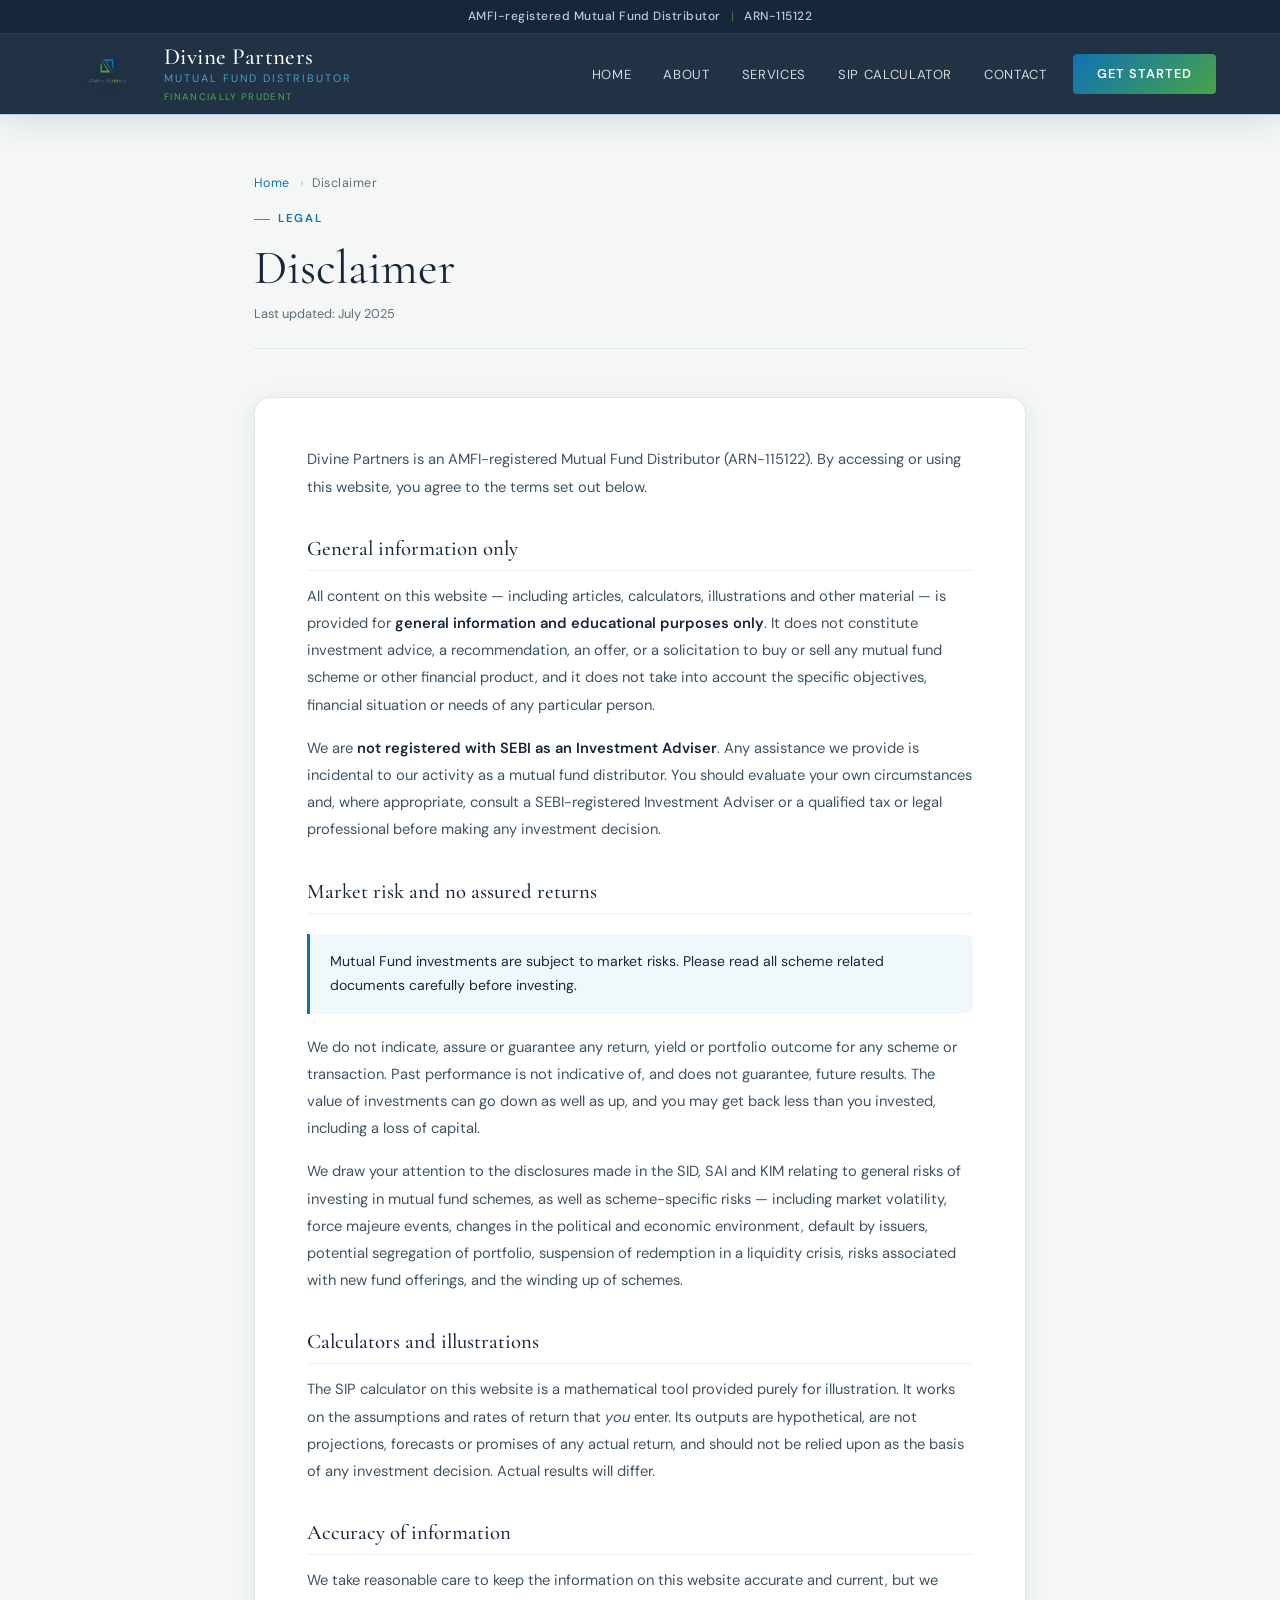
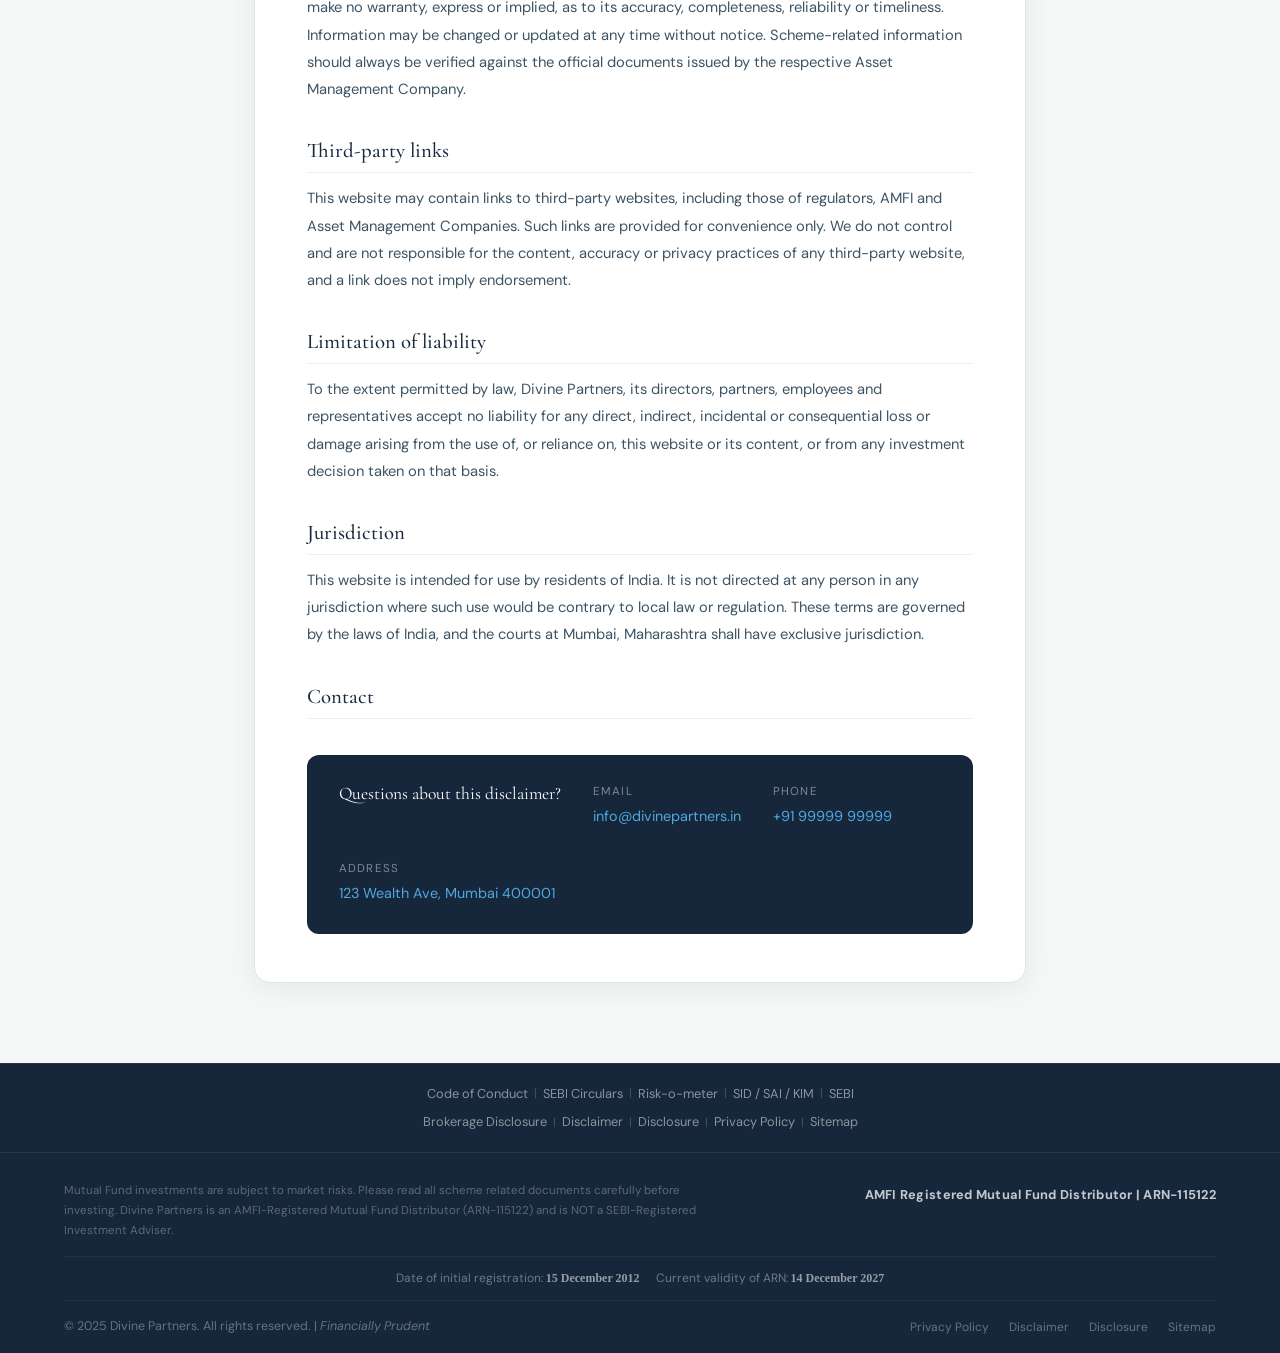
==== commit e01704d7: "Update logo paths in disclaimer.html" ====
--- a/disclaimer.html
+++ b/disclaimer.html
@@ -6,7 +6,7 @@
   <title>Disclaimer | Divine Partners</title>
   <meta name="description" content="Disclaimer for Divine Partners, an AMFI-Registered Mutual Fund Distributor (ARN-115122). Information is for general purposes only and does not constitute investment advice." />
   <meta name="robots" content="index, follow" />
-  <link rel="icon" type="image/png" href="images/logo.png" />
+  <link rel="icon" type="image/png" href="logo.png" />
   <link rel="preconnect" href="https://fonts.googleapis.com" />
   <link rel="preconnect" href="https://fonts.gstatic.com" crossorigin />
   <link href="https://fonts.googleapis.com/css2?family=Cormorant+Garamond:ital,wght@0,300;0,400;0,500;0,600;1,300;1,400&family=DM+Sans:opsz,wght@9..40,300;9..40,400;9..40,500;9..40,600&display=swap" rel="stylesheet" />
@@ -27,7 +27,7 @@
   <nav class="navbar scrolled" id="navbar">
     <div class="nav-container">
       <a href="index.html" class="nav-logo">
-        <img src="images/logo.png" alt="Divine Partners Logo" class="nav-logo-img" />
+        <img src="logo.png" alt="Divine Partners Logo" class="nav-logo-img" />
         <div class="logo-text">
           <span class="logo-main">Divine Partners</span>
           <span class="logo-sub">Mutual Fund Distributor</span>
--- a/legal-combined.css
+++ b/legal-combined.css
@@ -319,7 +319,7 @@
 
 /* Nav logo: direct image, no white tile */
 .nav-logo-img {
-  height: 56px;
+  height: 64px;
   width: auto;
   object-fit: contain;
   flex-shrink: 0;
@@ -1869,7 +1869,7 @@
    NAVBAR LOGO — Direct image, no tile wrapper
 ═══════════════════════════════════════════════════════ */
 .nav-logo-img {
-  height: 52px;
+  height: 64px;
   width: auto;
   object-fit: contain;
   flex-shrink: 0;
@@ -1896,7 +1896,7 @@
 }
 
 .footer-logo-img {
-  height: 72px;
+  height: 90px;
   width: auto;
   object-fit: contain;
   filter: drop-shadow(0 2px 8px rgba(0,0,0,0.4));
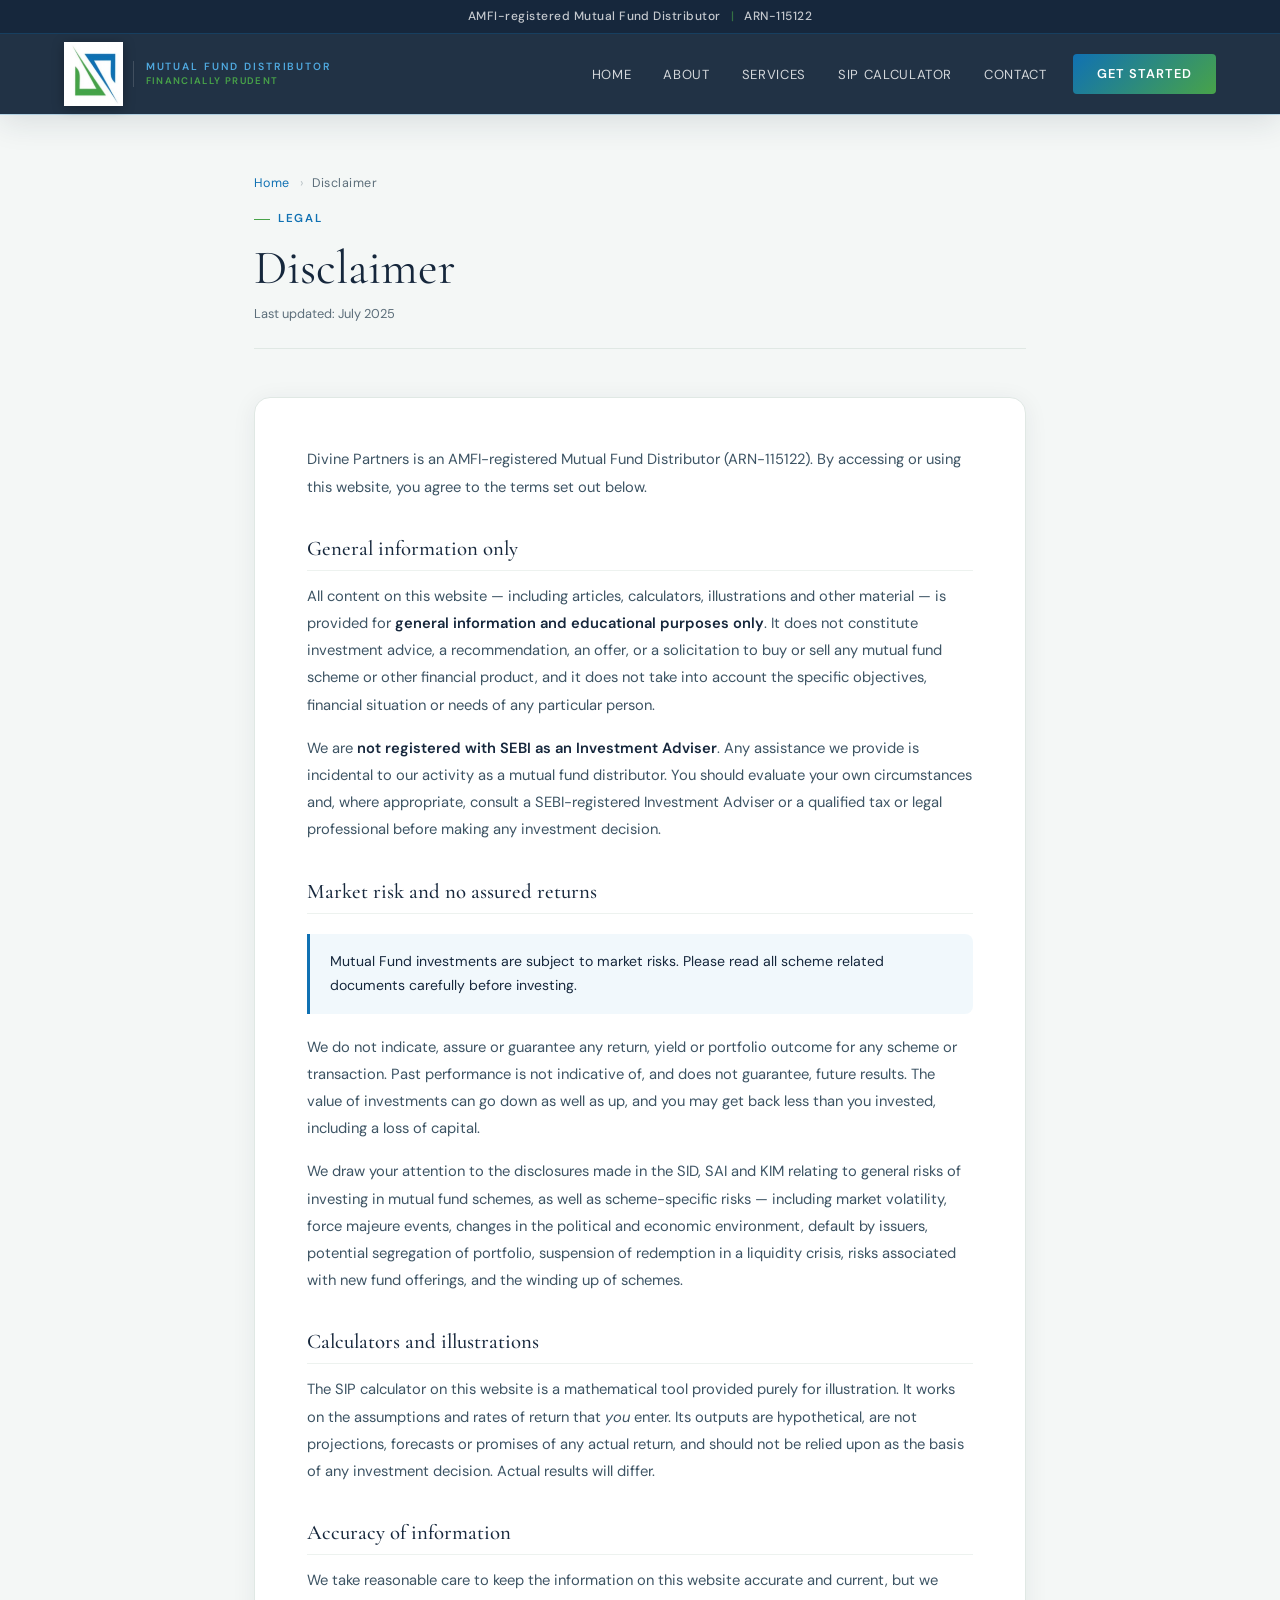
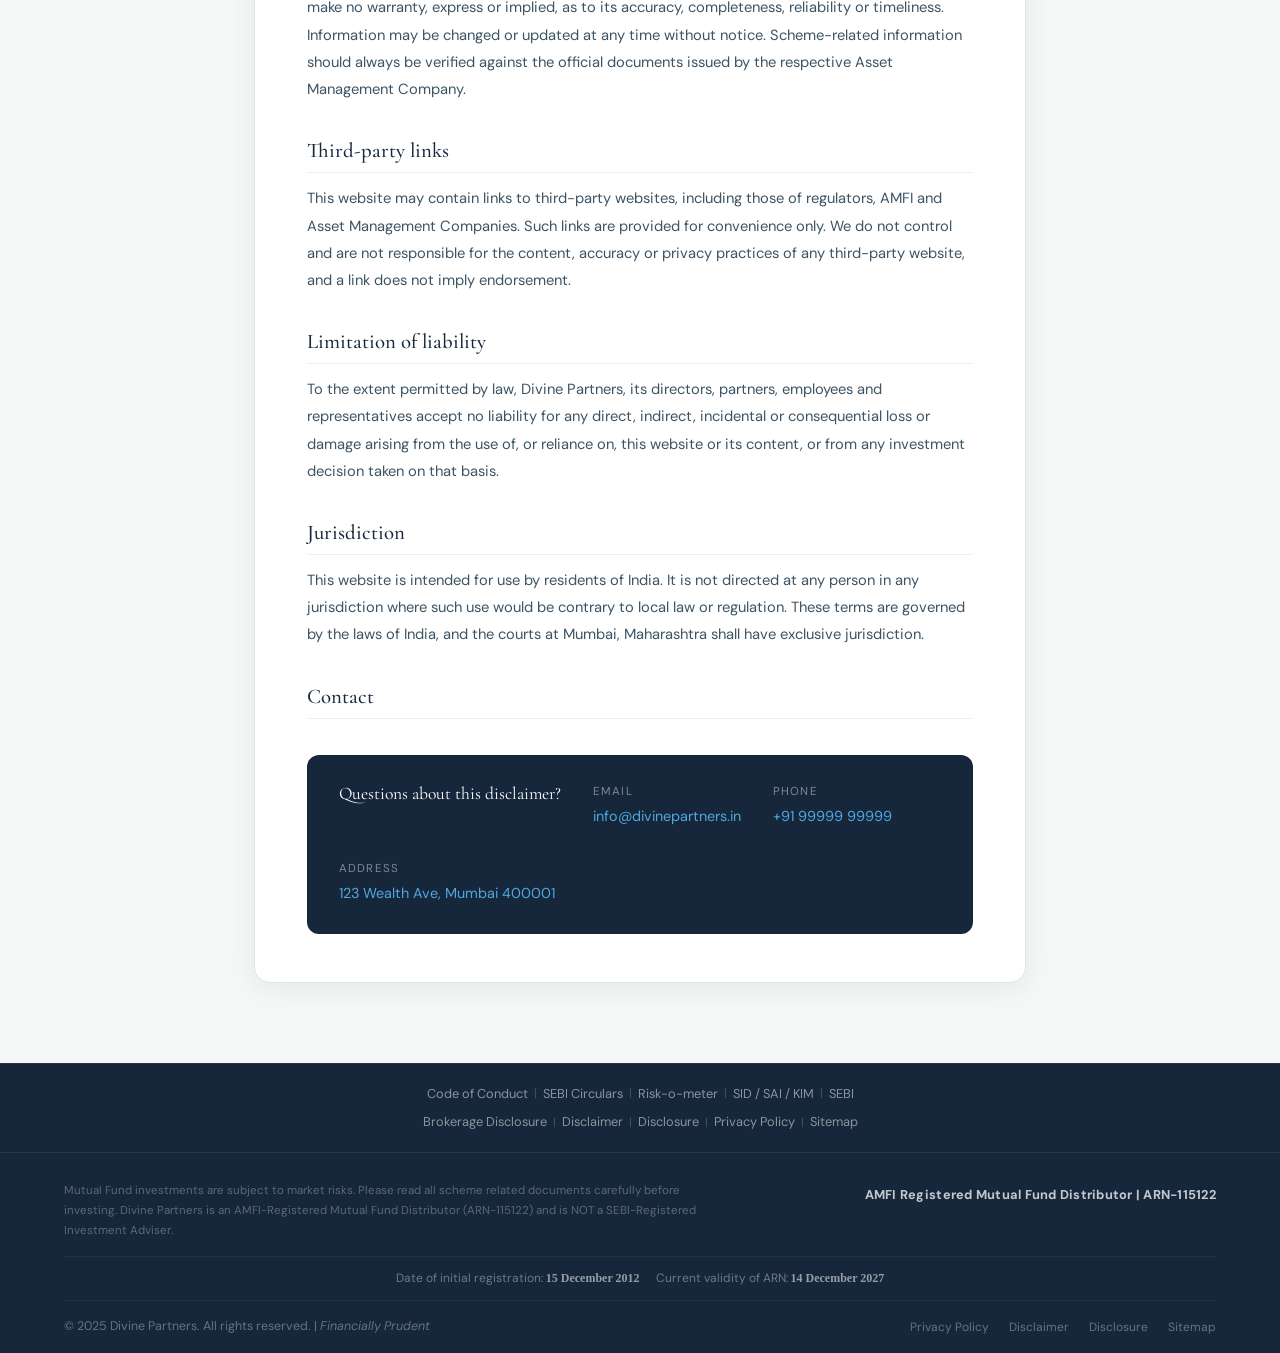
==== commit af7d1308: "Fix HTML structure and add missing content" ====
--- a/disclaimer.html
+++ b/disclaimer.html
@@ -29,7 +29,7 @@
       <a href="index.html" class="nav-logo">
         <img src="logo.png" alt="Divine Partners Logo" class="nav-logo-img" />
         <div class="logo-text">
-          <span class="logo-main">Divine Partners</span>
+          
           <span class="logo-sub">Mutual Fund Distributor</span>
           <span class="logo-tagline">Financially Prudent</span>
         </div>
--- a/legal-combined.css
+++ b/legal-combined.css
@@ -313,50 +313,47 @@
 .nav-logo {
   display: flex;
   align-items: center;
-  gap: 12px;
+  gap: 10px;
   flex-shrink: 0;
 }
 
-/* Nav logo: direct image, no white tile */
+/* Logo PNG carries both icon + wordmark — show it at readable size */
 .nav-logo-img {
-  height: 64px;
+  height: 56px;
   width: auto;
   object-fit: contain;
   flex-shrink: 0;
-  filter: drop-shadow(0 2px 6px rgba(0,0,0,0.4));
+  filter: brightness(1.15) drop-shadow(0 1px 6px rgba(0,0,0,0.5));
   animation: float 6s ease-in-out infinite;
 }
 
-.logo-text { display: flex; flex-direction: column; }
-
-.logo-main {
-  font-family: var(--font-serif);
-  font-size: 1.45rem;
-  font-weight: 500;
-  color: var(--white);
-  line-height: 1.15;
-  letter-spacing: 0.02em;
+/* Subtitle lines sit to the right, divided by a subtle rule */
+.logo-text {
+  display: flex;
+  flex-direction: column;
+  gap: 2px;
+  border-left: 1px solid rgba(255,255,255,0.15);
+  padding-left: 12px;
 }
 
 .logo-sub {
   font-family: var(--font-sans);
-  font-size: 0.68rem;
-  font-weight: 400;
+  font-size: 0.65rem;
+  font-weight: 600;
   letter-spacing: 0.18em;
   text-transform: uppercase;
   color: var(--gold-light);
-  opacity: 0.9;
+  line-height: 1.2;
 }
 
 .logo-tagline {
   font-family: var(--font-sans);
   font-size: 0.6rem;
-  font-weight: 500;
+  font-weight: 600;
   letter-spacing: 0.14em;
   text-transform: uppercase;
   color: var(--green);
-  opacity: 0.95;
-  margin-top: 1px;
+  line-height: 1.2;
 }
 
 .nav-links {
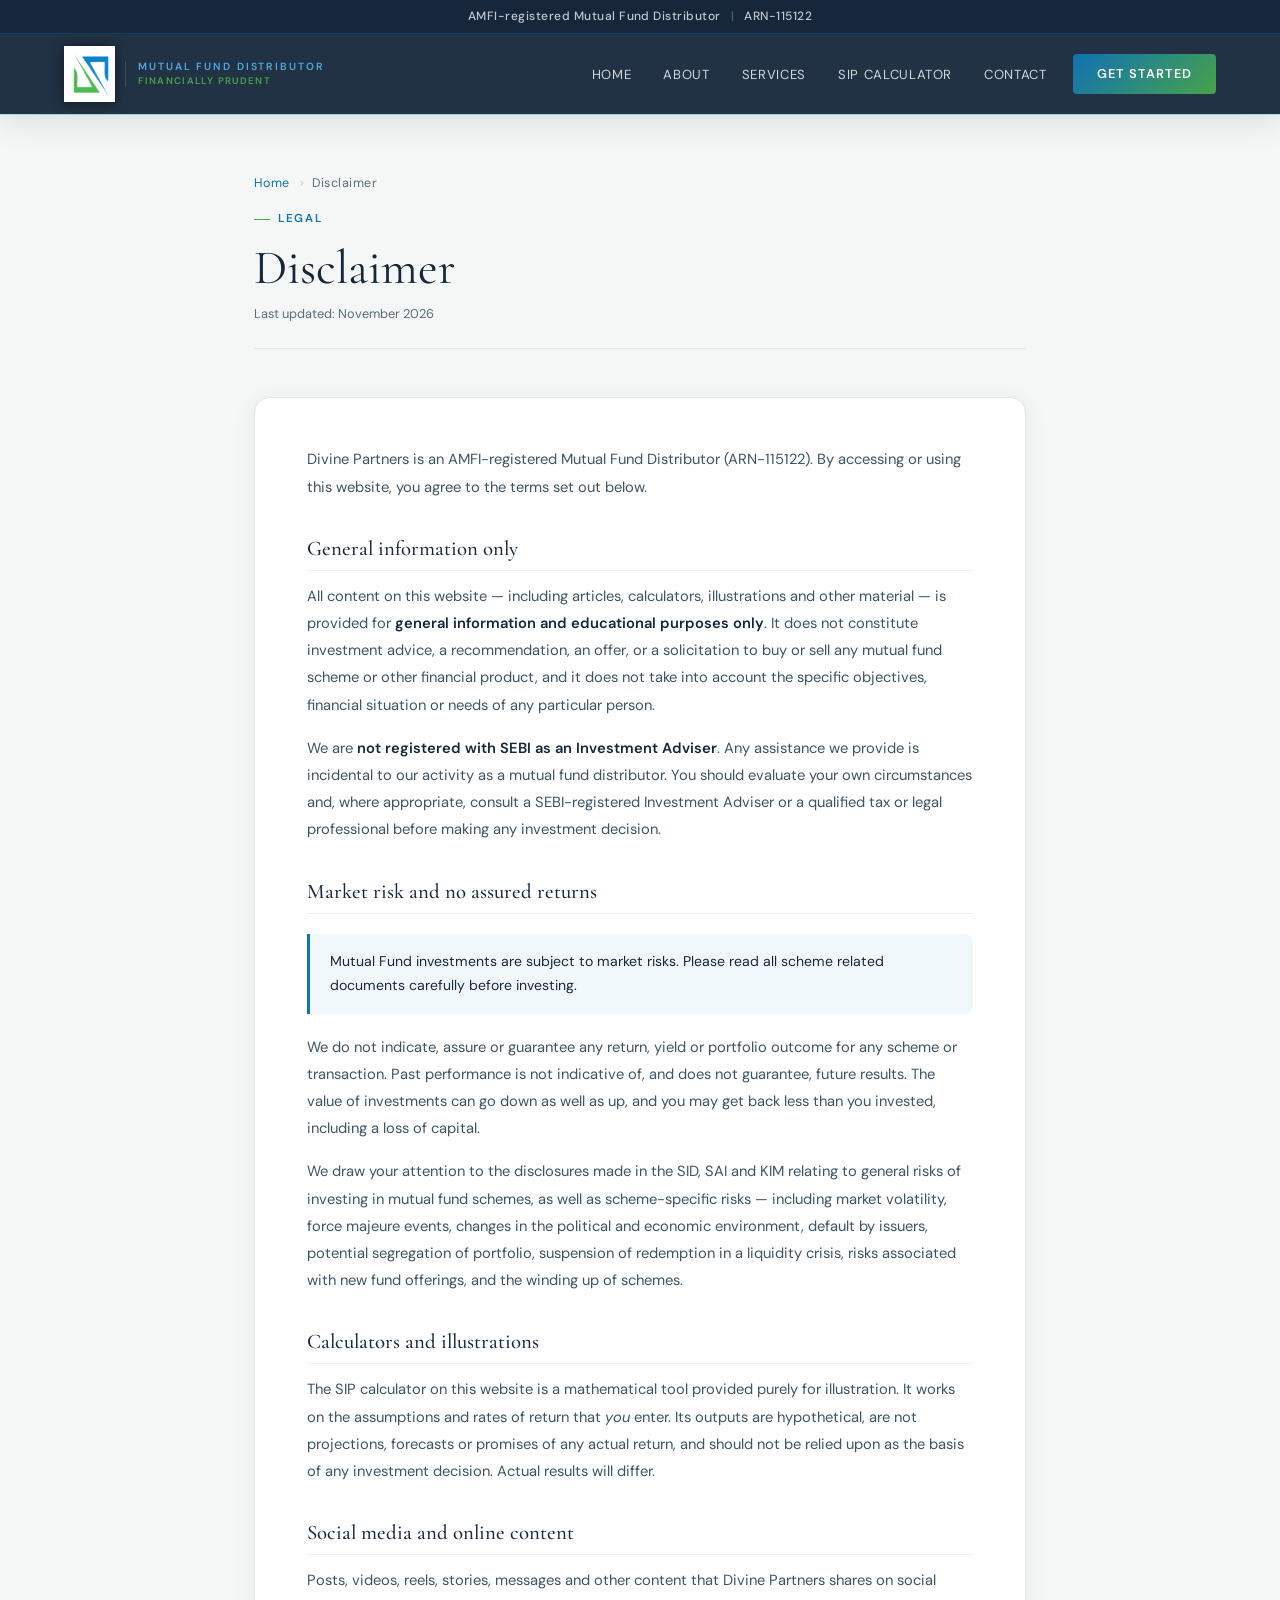
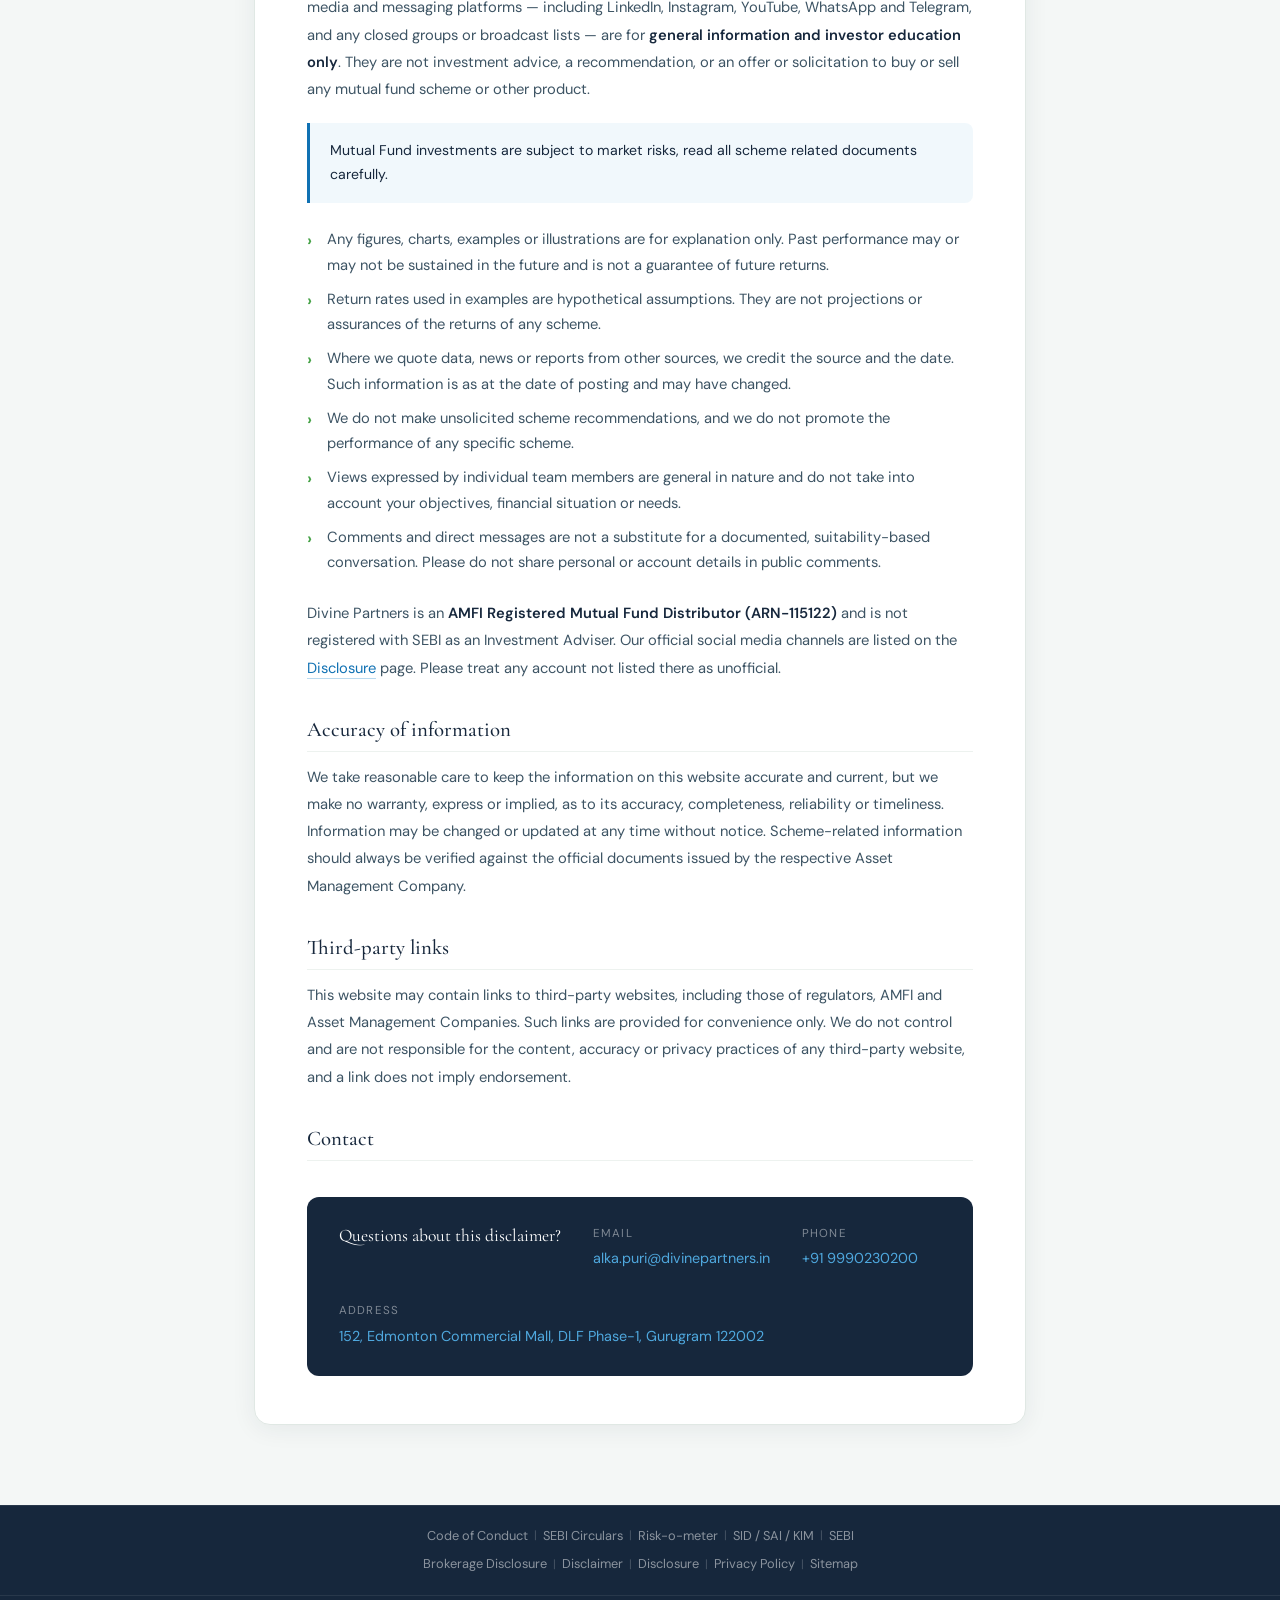
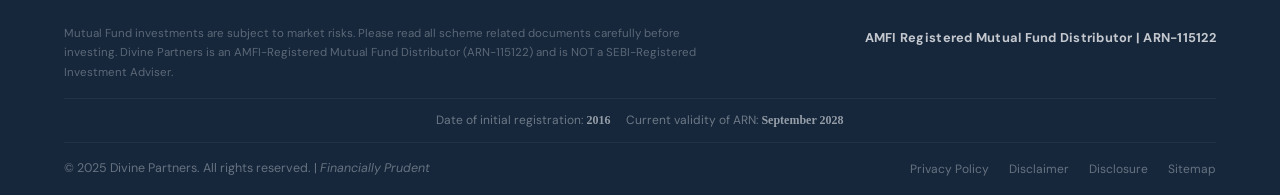
==== commit 1a42f03f: "Update disclaimer.html" ====
--- a/disclaimer.html
+++ b/disclaimer.html
@@ -10,7 +10,7 @@
   <link rel="preconnect" href="https://fonts.googleapis.com" />
   <link rel="preconnect" href="https://fonts.gstatic.com" crossorigin />
   <link href="https://fonts.googleapis.com/css2?family=Cormorant+Garamond:ital,wght@0,300;0,400;0,500;0,600;1,300;1,400&family=DM+Sans:opsz,wght@9..40,300;9..40,400;9..40,500;9..40,600&display=swap" rel="stylesheet" />
-  <link rel="stylesheet" href="legal-combined.css" />
+  <link rel="stylesheet" href="legal-combined.css?v=2" />
 </head>
 <body>
 
@@ -60,7 +60,7 @@
 
       <div class="legal-tag">Legal</div>
       <h1 class="legal-title">Disclaimer</h1>
-      <p class="legal-updated">Last updated: July 2025</p>
+      <p class="legal-updated">Last updated: November 2026</p>
 
       <div class="legal-body">
 
@@ -80,17 +80,26 @@
         <h2>Calculators and illustrations</h2>
         <p>The SIP calculator on this website is a mathematical tool provided purely for illustration. It works on the assumptions and rates of return that <em>you</em> enter. Its outputs are hypothetical, are not projections, forecasts or promises of any actual return, and should not be relied upon as the basis of any investment decision. Actual results will differ.</p>
 
+        <h2>Social media and online content</h2>
+        <p>Posts, videos, reels, stories, messages and other content that Divine Partners shares on social media and messaging platforms — including LinkedIn, Instagram, YouTube, WhatsApp and Telegram, and any closed groups or broadcast lists — are for <strong>general information and investor education only</strong>. They are not investment advice, a recommendation, or an offer or solicitation to buy or sell any mutual fund scheme or other product.</p>
+        <div class="legal-highlight">
+          Mutual Fund investments are subject to market risks, read all scheme related documents carefully.
+        </div>
+        <ul>
+          <li>Any figures, charts, examples or illustrations are for explanation only. Past performance may or may not be sustained in the future and is not a guarantee of future returns.</li>
+          <li>Return rates used in examples are hypothetical assumptions. They are not projections or assurances of the returns of any scheme.</li>
+          <li>Where we quote data, news or reports from other sources, we credit the source and the date. Such information is as at the date of posting and may have changed.</li>
+          <li>We do not make unsolicited scheme recommendations, and we do not promote the performance of any specific scheme.</li>
+          <li>Views expressed by individual team members are general in nature and do not take into account your objectives, financial situation or needs.</li>
+          <li>Comments and direct messages are not a substitute for a documented, suitability-based conversation. Please do not share personal or account details in public comments.</li>
+        </ul>
+        <p>Divine Partners is an <strong>AMFI Registered Mutual Fund Distributor (ARN-115122)</strong> and is not registered with SEBI as an Investment Adviser. Our official social media channels are listed on the <a href="disclosure.html#social-media">Disclosure</a> page. Please treat any account not listed there as unofficial.</p>
+
         <h2>Accuracy of information</h2>
         <p>We take reasonable care to keep the information on this website accurate and current, but we make no warranty, express or implied, as to its accuracy, completeness, reliability or timeliness. Information may be changed or updated at any time without notice. Scheme-related information should always be verified against the official documents issued by the respective Asset Management Company.</p>
 
         <h2>Third-party links</h2>
         <p>This website may contain links to third-party websites, including those of regulators, AMFI and Asset Management Companies. Such links are provided for convenience only. We do not control and are not responsible for the content, accuracy or privacy practices of any third-party website, and a link does not imply endorsement.</p>
-
-        <h2>Limitation of liability</h2>
-        <p>To the extent permitted by law, Divine Partners, its directors, partners, employees and representatives accept no liability for any direct, indirect, incidental or consequential loss or damage arising from the use of, or reliance on, this website or its content, or from any investment decision taken on that basis.</p>
-
-        <h2>Jurisdiction</h2>
-        <p>This website is intended for use by residents of India. It is not directed at any person in any jurisdiction where such use would be contrary to local law or regulation. These terms are governed by the laws of India, and the courts at Mumbai, Maharashtra shall have exclusive jurisdiction.</p>
 
         <h2>Contact</h2>
         <div class="legal-contact-box">
@@ -99,15 +108,15 @@
           </div>
           <div class="legal-contact-item">
             <span>Email</span>
-            <a href="mailto:info@divinepartners.in">info@divinepartners.in</a>
+            <a href="mailto:alka.puri@divinepartners.in">alka.puri@divinepartners.in</a>
           </div>
           <div class="legal-contact-item">
             <span>Phone</span>
-            <a href="tel:+919999999999">+91 99999 99999</a>
+            <a href="tel:+919990230200">+91 9990230200</a>
           </div>
           <div class="legal-contact-item">
             <span>Address</span>
-            <a href="index.html#contact">123 Wealth Ave, Mumbai 400001</a>
+            <a href="index.html#contact">152, Edmonton Commercial Mall, DLF Phase-1, Gurugram 122002</a>
           </div>
         </div>
 
@@ -150,8 +159,8 @@
           <div class="footer-arn-badge"><strong>AMFI Registered Mutual Fund Distributor | ARN-115122</strong></div>
         </div>
         <div class="footer-arn-dates">
-          <span>Date of initial registration: <strong>15 December 2012</strong></span>
-          <span>Current validity of ARN: <strong>14 December 2027</strong></span>
+          <span>Date of initial registration: <strong>2016</strong></span>
+          <span>Current validity of ARN: <strong>September 2028</strong></span>
         </div>
         <div class="footer-copyright">
           <p>© 2025 Divine Partners. All rights reserved. | <em>Financially Prudent</em></p>
--- a/legal-combined.css
+++ b/legal-combined.css
@@ -327,7 +327,7 @@
   animation: float 6s ease-in-out infinite;
 }
 
-/* Subtitle lines sit to the right, divided by a subtle rule */
+/* Subtitle lines sit to the right of the PNG, left-aligned, stacked */
 .logo-text {
   display: flex;
   flex-direction: column;
@@ -891,8 +891,8 @@
 
 .service-card {
   position: relative;
-  background: rgba(255,255,255,0.04);
-  border: 1px solid rgba(27,134,201,0.2);
+  background: rgba(255,255,255,0.05);
+  border: 1px solid rgba(27,134,201,0.25);
   border-radius: var(--radius-lg);
   padding: 36px 32px;
   transition: var(--transition);
@@ -900,10 +900,10 @@
 }
 
 .service-card:hover {
-  border-color: rgba(72,163,73,0.45);
-  background: rgba(255,255,255,0.07);
+  border-color: rgba(72,163,73,0.55);
+  background: rgba(255,255,255,0.09);
   transform: translateY(-6px);
-  box-shadow: 0 24px 64px rgba(0,0,0,0.3);
+  box-shadow: 0 24px 64px rgba(0,0,0,0.35);
 }
 
 .service-card-glow {
@@ -920,50 +920,58 @@
 
 .service-card:hover .service-card-glow { opacity: 1; }
 
+/* ── Service number — large, bold, clearly visible ── */
 .service-num {
-  font-family: var(--font-serif);
-  font-size: 0.75rem;
-  color: rgba(27,134,201,0.5);
-  letter-spacing: 0.1em;
-  margin-bottom: 20px;
+  font-family: var(--font-numeric);
+  font-size: 2.2rem;
+  font-weight: 700;
+  color: var(--gold-light);
+  letter-spacing: 0.05em;
+  margin-bottom: 16px;
+  line-height: 1;
+  opacity: 0.85;
 }
 
 .service-icon {
   width: 48px;
   height: 48px;
-  margin-bottom: 20px;
+  margin-bottom: 16px;
   transition: var(--transition);
 }
 
 .service-card:hover .service-icon { transform: scale(1.1); }
 
+/* ── Title — bright white, serif ── */
 .service-title {
   font-family: var(--font-serif);
-  font-size: 1.4rem;
+  font-size: 1.45rem;
   font-weight: 500;
-  color: var(--white);
+  color: #FFFFFF;
   margin-bottom: 12px;
 }
 
+/* ── Description — much more readable ── */
 .service-desc {
-  font-size: 0.875rem;
-  color: rgba(255,255,255,0.58);
-  line-height: 1.7;
+  font-size: 0.9rem;
+  color: rgba(255,255,255,0.82);
+  line-height: 1.75;
   margin-bottom: 20px;
 }
 
+/* ── Feature list — bright and clear ── */
 .service-features {
   display: flex;
   flex-direction: column;
-  gap: 6px;
+  gap: 7px;
   margin-bottom: 24px;
 }
 
 .service-features li {
-  font-size: 0.8rem;
-  color: rgba(255,255,255,0.48);
+  font-size: 0.83rem;
+  color: rgba(255,255,255,0.78);
   padding-left: 16px;
   position: relative;
+  line-height: 1.5;
 }
 
 .service-features li::before {
@@ -971,8 +979,9 @@
   position: absolute;
   left: 0;
   color: var(--green);
-  font-size: 1rem;
+  font-size: 1.1rem;
   line-height: 1.2;
+  font-weight: 700;
 }
 
 .service-link {
@@ -1863,17 +1872,6 @@
    FOOTER
 ═══════════════════════════════════════════════════════ */
 /* ═══════════════════════════════════════════════════════
-   NAVBAR LOGO — Direct image, no tile wrapper
-═══════════════════════════════════════════════════════ */
-.nav-logo-img {
-  height: 64px;
-  width: auto;
-  object-fit: contain;
-  flex-shrink: 0;
-  filter: drop-shadow(0 2px 6px rgba(0,0,0,0.3));
-}
-
-/* ═══════════════════════════════════════════════════════
    FOOTER
 ═══════════════════════════════════════════════════════ */
 .footer { background: var(--navy); }
@@ -1896,7 +1894,7 @@
   height: 90px;
   width: auto;
   object-fit: contain;
-  filter: drop-shadow(0 2px 8px rgba(0,0,0,0.4));
+  filter: drop-shadow(0 2px 10px rgba(0,0,0,0.45));
 }
 
 .footer-tagline-text {
@@ -2193,7 +2191,7 @@
 }
 
 @media (max-width: 960px) {
-  :root { --nav-h: 72px; --compliance-h: 44px; }
+  :root { --nav-h: 82px; --compliance-h: 44px; }
 
   .nav-links {
     position: fixed;
@@ -2307,6 +2305,21 @@
   90% { opacity: 0.2; }
   100% { opacity: 0; transform: translateY(-200px) translateX(50px); }
 }
+  position: absolute;
+  width: 2px;
+  height: 2px;
+  background: var(--gold-light);
+  border-radius: 50%;
+  opacity: 0;
+  animation: particle-drift linear infinite;
+}
+
+@keyframes particle-drift {
+  0% { opacity: 0; transform: translateY(0) translateX(0); }
+  10% { opacity: 0.6; }
+  90% { opacity: 0.2; }
+  100% { opacity: 0; transform: translateY(-200px) translateX(50px); }
+}
 /* ═══════════════════════════════════════════════════════
    DIVINE PARTNERS — Legal Pages Shared CSS
    Applies to: disclaimer.html, disclosure.html,
